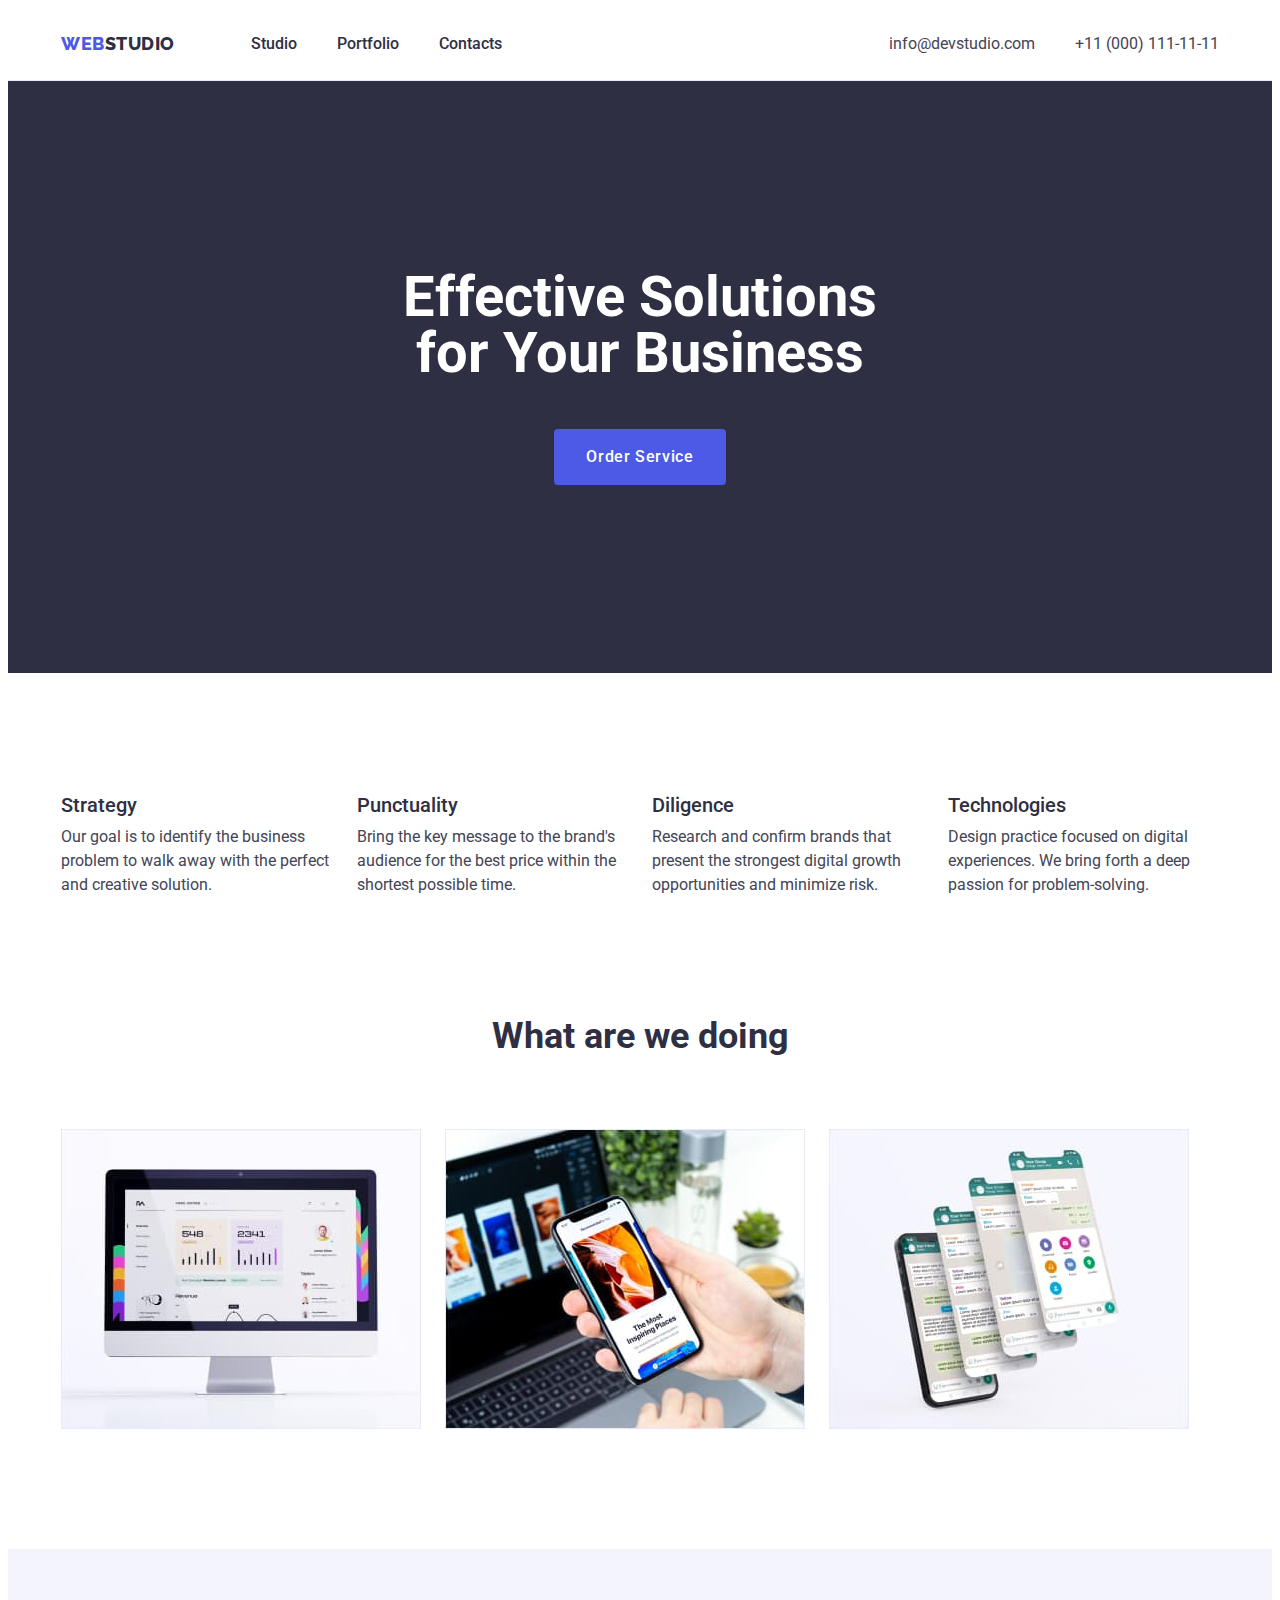
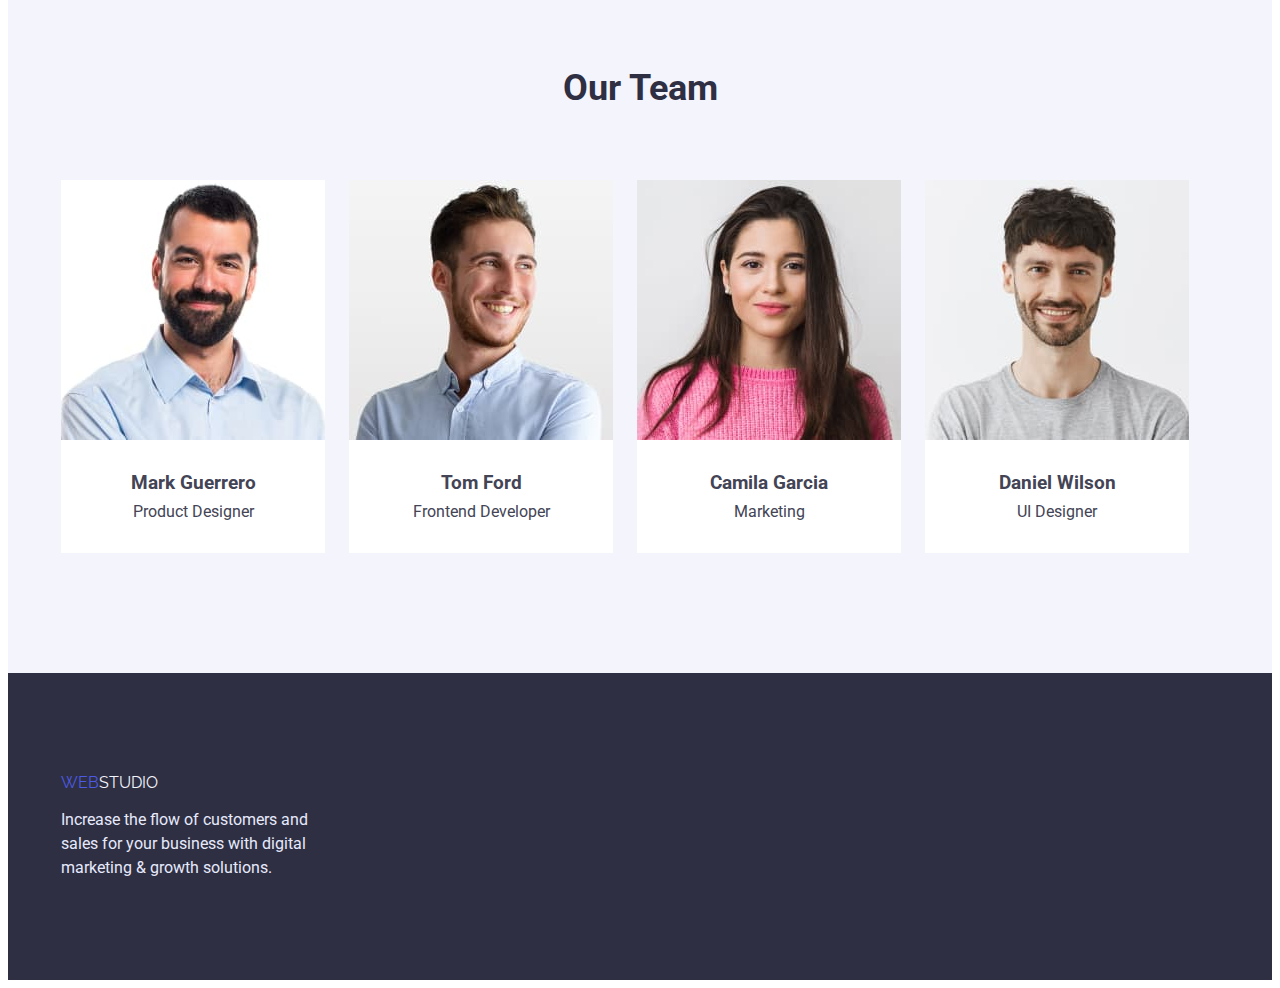
==== index.html @ 30b2a09b "Initial commit" ====
<!DOCTYPE html>
<html lang="en">
<head>
    <meta charset="UTF-8">
    <meta http-equiv="X-UA-Compatible" content="IE=edge">
    <meta name="viewport" content="width=, initial-scale=1.0">
    <title>Document</title>
    <link href="https://fonts.googleapis.com/css2?family=Raleway:wght@800&family=Roboto:wght@400;500;700&display=swap" rel="stylesheet">
    <link rel="stylesheet" href="https://cdnjs.cloudflare.com/ajax/libs/modern-normalize/1.1.0/modern-normalize.min.css" integrity="sha512-wpPYUAdjBVSE4KJnH1VR1HeZfpl1ub8YT/NKx4PuQ5NmX2tKuGu6U/JRp5y+Y8XG2tV+wKQpNHVUX03MfMFn9Q==" crossorigin="anonymous" referrerpolicy="no-referrer" />
    <link rel="stylesheet" href="./css/style.css">
</head>
<body>
    <header>
        <div class="container main-nav">
            <nav class="main-nav">
                <a href="./index.html" class="logo-header"><span>Web</span>Studio</a>
                <ul class="site-nav list">
                    <li class="item"><a href="./index.html" class="link">Studio</a></li>
                    <li class="item"><a href="./portfolio.html" class="link">Portfolio</a></li>
                    <li class="item"><a href="" class="link">Contacts</a></li>
                </ul>
            </nav> 
            <address class="position">
                <ul class="info-nav list">
                    <li class="item"><a href="mailto:info@devstudio.com" class="link">info@devstudio.com</a></li>
                    <li class="item"><a href="tel:+110001111111" class="link">+11 (000) 111-11-11</a></li>
                </ul>
            </address>
        </div>
    </header>
        <main>
            <section class="hero">
                <div class="container">
                    <h1 class="hero-title">Effective Solutions
                        for Your Business</h1>
                    <button class="button-service" type="button">Order Service</button>
                </div>
            </section>
            <section class="section section-peculiarity">
                <div class="container">
                    <h2 class="section-title visually-hidden">Peculiarity</h2>
                    <ul class="peculiarity list">
                        <li class="item">
                            <h3 class="title">Strategy</h3>
                            <p>Our goal is to identify the business
                            problem to walk away with the perfect and creative solution. </p>
                        </li>
                        <li class="item">
                            <h3 class="title">Punctuality</h3>
                            <p>Bring the key message to the brand's audience for the best price within the shortest possible time. </p>
                        </li>
                        <li class="item">
                            <h3 class="title">Diligence</h3>
                            <p>Research and confirm brands that present the strongest digital growth opportunities and minimize risk. </p>
                        </li>
                        <li class="item">
                            <h3 class="title">Technologies</h3>
                            <p>Design practice focused on digital experiences. We bring forth a deep passion for problem-solving. </p>
                        </li>
                    </ul>
                </div>
            </section>
            <section class="section">
                <div class="container">
                    <h2 class="section-title">What are we doing</h2>
                    <ul class="list list-img">
                        <li class="item"><img src="./images/Rectangle71.jpg" alt="computer" width="360" height="300"></li>
                        <li class="item"><img src="./images/Rectangle72.jpg" alt="telephone" width="360" height="300"></li>
                        <li class="item"><img src="./images/Rectangle73.jpg" alt="telephone" width="360" height="300"></li>
                    </ul>
                </div>
            </section>
                <section class="section team">
                    <div class="container">
                        <h2 class="section-title">Our Team</h2>
                        <ul class="list list-team">
                            <li class="item">
                                <img src="./images/1.jpg" alt="Mark Guerrero" width="264">
                                <div class="card-content">
                                    <h3 class="title">Mark Guerrero</h3>
                                    <p>Product Designer</p>
                                </div>
                            </li>
                            <li class="item">
                                <img src="./images/2.jpg" alt="Tom Ford" width="264">
                                <div class="card-content">
                                    <h3 class="title">Tom Ford</h3>
                                    <p>Frontend Developer</p>
                                </div>
                            </li>
                            <li class="item">
                                <img src="./images/3.jpg" alt="Camila Garcia" width="264">
                                <div class="card-content">
                                    <h3 class="title">Camila Garcia</h3>
                                    <p>Marketing</p>
                                </div>
                            </li>
                            <li class="item">
                                <img src="./images/4.jpg" alt="Daniel Wilson" width="264">
                                <div class="card-content">
                                    <h3 class="title">Daniel Wilson</h3>
                                    <p>UI Designer</p>
                                </div>
                            </li>
                        </ul>
                    </div>
                </section>
        </main>
    <footer class="footer">
        <div class="container">
            <a href="./index.html" class="logo-footer"><span>Web</span>Studio</a>
            <p class="footer-text">Increase the flow of customers and sales for your business with digital marketing & growth solutions.</p>
        </div>
    </footer>
</body>
</html>
---- css/style.css ----
/* basic text color and secondary bcg color #2E2F42 */
/* secondary text color  #434455 */
/* accent #4D5AE5 */
/* basic bcg color #E5E5E5 */
/* white #FFFFFF */
/* footer text color #E7E9FC */
/* logo footer color #F4F4FD */

:root {
    --primary-text-color: #2E2F42;
    --secondary-text-color: #434455;
    --accent-color: #4D5AE5;
    --white-color: #FFFFFF ;
    --section-team-bcg-color: #F4F4FD;
    --footer-text-color: #E7E9FC;
    --button-hover-portfolio: #404BBF;
    --activity-nav-gap-left: 24px;
    --activity-nav-gap-top: 48px;
}

 body {
    background-color: #ffffff;
    color: var(--secondary-text-color);
    font-family: 'Roboto',sans-serif;
}

.section {
    padding-bottom: 120px;
}

.list {
   list-style: none;
   padding: 0;
   margin: 0;
}
 header {
    border-bottom: 1px solid var(--footer-text-color)
}

img {
  display: block;
  max-width: 100%;
  height: auto;
}


/* .header {
    padding-top: 24px;
    padding-bottom: 24px;
} */

/* logo headder */
.logo-header {
    color: var(--primary-text-color);
    font-family: 'Raleway',sans-serif;
    font-weight: 800;
    font-size: 18px;
    line-height: 1.3;
    letter-spacing: 0.03em;
    text-decoration: none;

    text-transform: uppercase;

    padding-top: 24px;
    padding-bottom: 24px;
}

span {
    color: var(--accent-color);
}

/* site-nav */
.site-nav .link {
    display: block;
    padding-top: 24px;
    padding-bottom: 24px;

    color: var(--primary-text-color);
    font-weight: 500;
    font-size: 16px;
    line-height: 1.5;
    text-decoration: none;
}

.site-nav .link:hover,
.site-nav .link:focus {
    color: var(--accent-color);
}

.site-nav {
    display: flex;
    margin-left: 76px;
}

.site-nav .item + .item {
    margin-left: 40px;
}

.container {
    width: 1158px;
    padding-left: 15px;
    padding-right: 15px;
    margin-left: auto;
    margin-right: auto;
}

/* info-nav */
.info-nav {
    display: flex;
    margin-left: auto; 
}

.position {
margin-left: auto;
}

.info-nav .item + .item {
    margin-left: 40px;
}

.info-nav .link {
    display: block;
    padding-top: 24px;
    padding-bottom: 24px;

    color: var(--secondary-text-color);
    font-style: normal;
    font-size: 16px;
    line-height: 1.5;
    text-decoration: none;
}

.info-nav .link:hover,
.info-nav .link:focus {
    color: var(--accent-color);
}

.main-nav {
    display: flex;
    align-items: center;
}

/* hero */
.hero {
    background-color: var(--primary-text-color);
    text-align: center;

    padding-top: 188px;
    padding-bottom: 188px;
}

.hero-title {
    color: var(--white-color);
    font-size: 56px;
    line-height: 1;

    margin-top: 0;
    margin-bottom: 48px;
    width: 496px;
    margin-left: auto;
    margin-right: auto;
}

/* button-service */
.button-service {
    color: var(--white-color);
    background-color: var(--accent-color);

    cursor: pointer;
    font-family: inherit;
    font-weight: 500;
    font-size: 16px;
    line-height: 1.5;
    letter-spacing: 0.04em;
    text-align: center;

    display: inline-block;
    border-radius: 4px;
    padding: 16px 32px;
    min-width: 169px;
    border: none;
}

.button-service:hover,
.button-service:focus {
    background-color: var(--button-hover-portfolio);
}

/* section-title */
.section-title {
    color: var(--primary-text-color);
    font-size: 36px;
    line-height: 1.1;

    text-align: center;
    margin-top: 0;
    margin-bottom: 72px;
}

/* Peculiarity */
.peculiarity .title {
    color: var(--primary-text-color);
    font-weight: 500;
    font-size: 20px;
    line-height: 1.2;
    margin-top: 0;
    margin-bottom: 8px;
}

.peculiarity p{
    margin-top: 0;
    margin-bottom: 0;
    line-height: 1.5;
}

.peculiarity {
    display: flex;
}
.section-peculiarity {
    padding-top: 120px;
    padding-bottom: 120px;
}

.peculiarity .item {
    width: 100%;
}

.peculiarity .item + .item {
    margin-left: 24px;
}
/* .peculiarity.list .item:not(:last-child), .employment-list .item:not(:last-child), .team-list .item:not(:last-child) {
    margin-right: 24px;
} */
.list-img {
    display: flex;
}

.list-img .item + .item {
    margin-left: 24px;
}

/* section team */
.team {
    background-color: var(--section-team-bcg-color);
    padding-top: 120px;
}

.list .title {
    margin-top: 0;
    margin-bottom: 8px;
}

.list p {
    margin-top: 0;
    margin-bottom: 0;
}

.list-team {
    display: flex;
}

.list-team .item + .item {
    margin-left: 24px;
}

.list-team .card-content {
    padding: 32px 16px;
    background-color: var(--white-color);

    text-align: center;
}

/* footer */
.footer {
    color: var(--footer-text-color);
    background-color: var(--primary-text-color);
    padding-top: 100px;
    padding-bottom: 100px;
}

/* logo footer */
.footer .logo-footer {
    color: var(--section-team-bcg-color);
    font-family: 'Raleway',sans-serif;
    text-decoration: none;

    text-transform: uppercase;
}

.footer .footer-text {
    margin-top: 16px;
    margin-bottom: 0;
    line-height: 1.5;
}




/* portfolio.html____________________ 
button*/

.list-button {
    display: flex;
    justify-content: center;
    margin-bottom: 72px;
}

.list-button .item + .item {
    margin-left: 24px;
}

.list .button {
    display: inline-block;
    color: var(--accent-color);
    background-color: var(--section-team-bcg-color);
    
    cursor: pointer;
    font-family: inherit;
    font-weight: 500;
    font-size: 16px;
    line-height: 1.5;
    letter-spacing: 0.04em;

    padding: 12px 24px;
    border-radius: 4px;
    border: 1px solid var(--footer-text-color);
}

.list .button:hover,
.list .button:focus {
    color: var(--white-color);
    background-color: var(--button-hover-portfolio);

    border: 1px solid transparent;
}

.footer-text {
    width: 264px;
}

/* activity */

.activity-nav {
    display: flex;
    flex-wrap: wrap;
    margin-right: ( -1 * var(--activity-nav-gap-left));
    margin-top: ( -1 * var(--activity-nav-gap-top));
}

.activity-nav .item {
    width: 360px;
    flex-basis: calc(100% / 3 - var(--activity-nav-gap-left));
    margin-right: var(--activity-nav-gap-left);
    margin-top: var(--activity-nav-gap-top);
}

.activity-nav .item:nth-child(3n) {
    margin-right: 0;
}

.activity-nav .item:nth-child(-n + 3) {
    margin-top: 0;
}

.activity-nav .title {
color: var(--primary-text-color);
font-weight: 500;
font-size: 20px;
line-height: 1.2;  
    
margin-top: 0;
margin-bottom: 8px;
}

.activity-nav .link {
    text-decoration: none;
}

.activity-nav .text {
    color: var(--secondary-text-color);
    font-size: 16px;
    line-height: 1.5;

    margin-top: 0;
    margin-bottom: 0;
}

/* .activity-nav .item {
    width: calc((100% - 48px) / 3);
    margin-right: 24px;
    margin-top: 48px;
}

.activity-nav:nth-child(3n) {
    margin-right: 0;
} */

.activity-nav .card-content {
    padding: 32px 16px;
    border-right: 1px solid var(--footer-text-color);
    border-left: 1px solid var(--footer-text-color);
    border-bottom: 1px solid var(--footer-text-color);
}

.portfolio {
    padding-top: 96px;
    padding-bottom: 120px;
}



/* visually-hidden */
.visually-hidden {
 position: absolute;
 width: 1px;
 height: 1px;
 margin: -1px;
 border: 0;
 padding: 0;
 white-space: nowrap;
 clip-path: inset(100%);
 clip: rect(0 0 0 0);
 overflow: hidden;
}
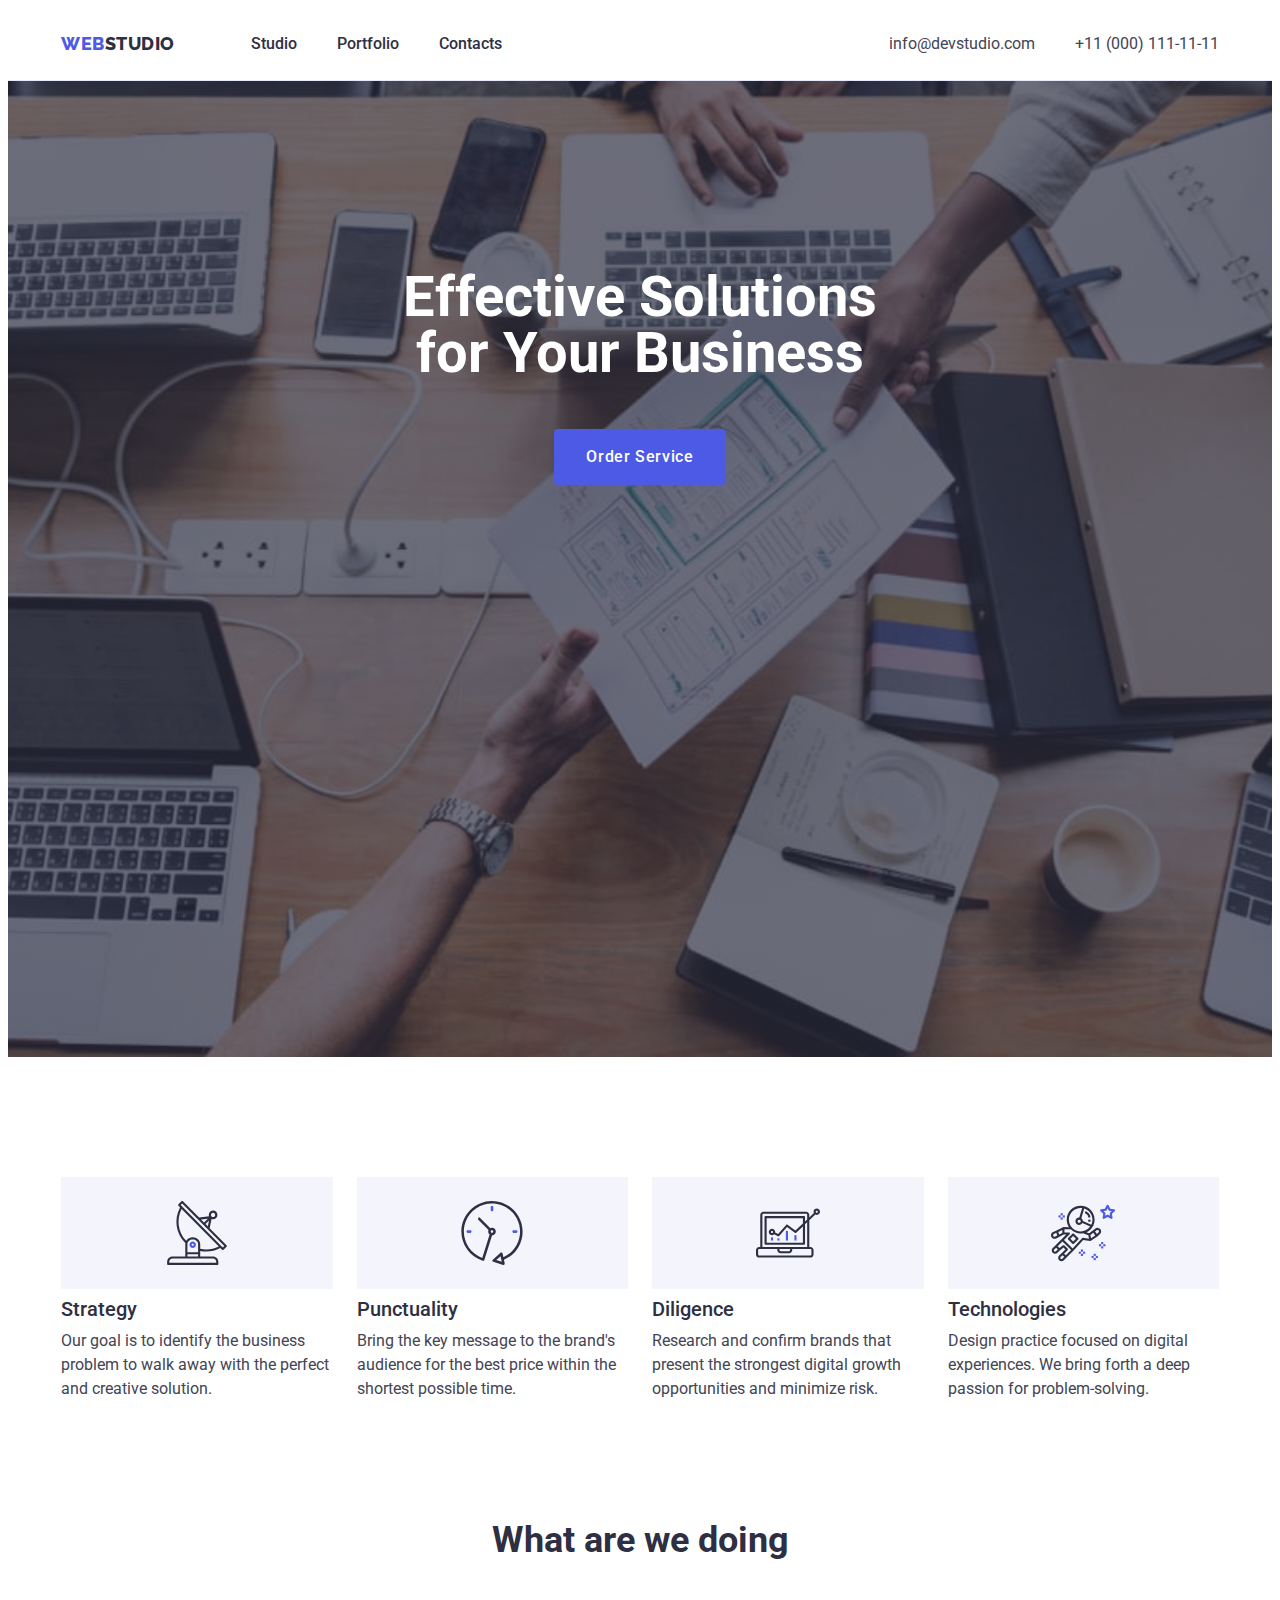
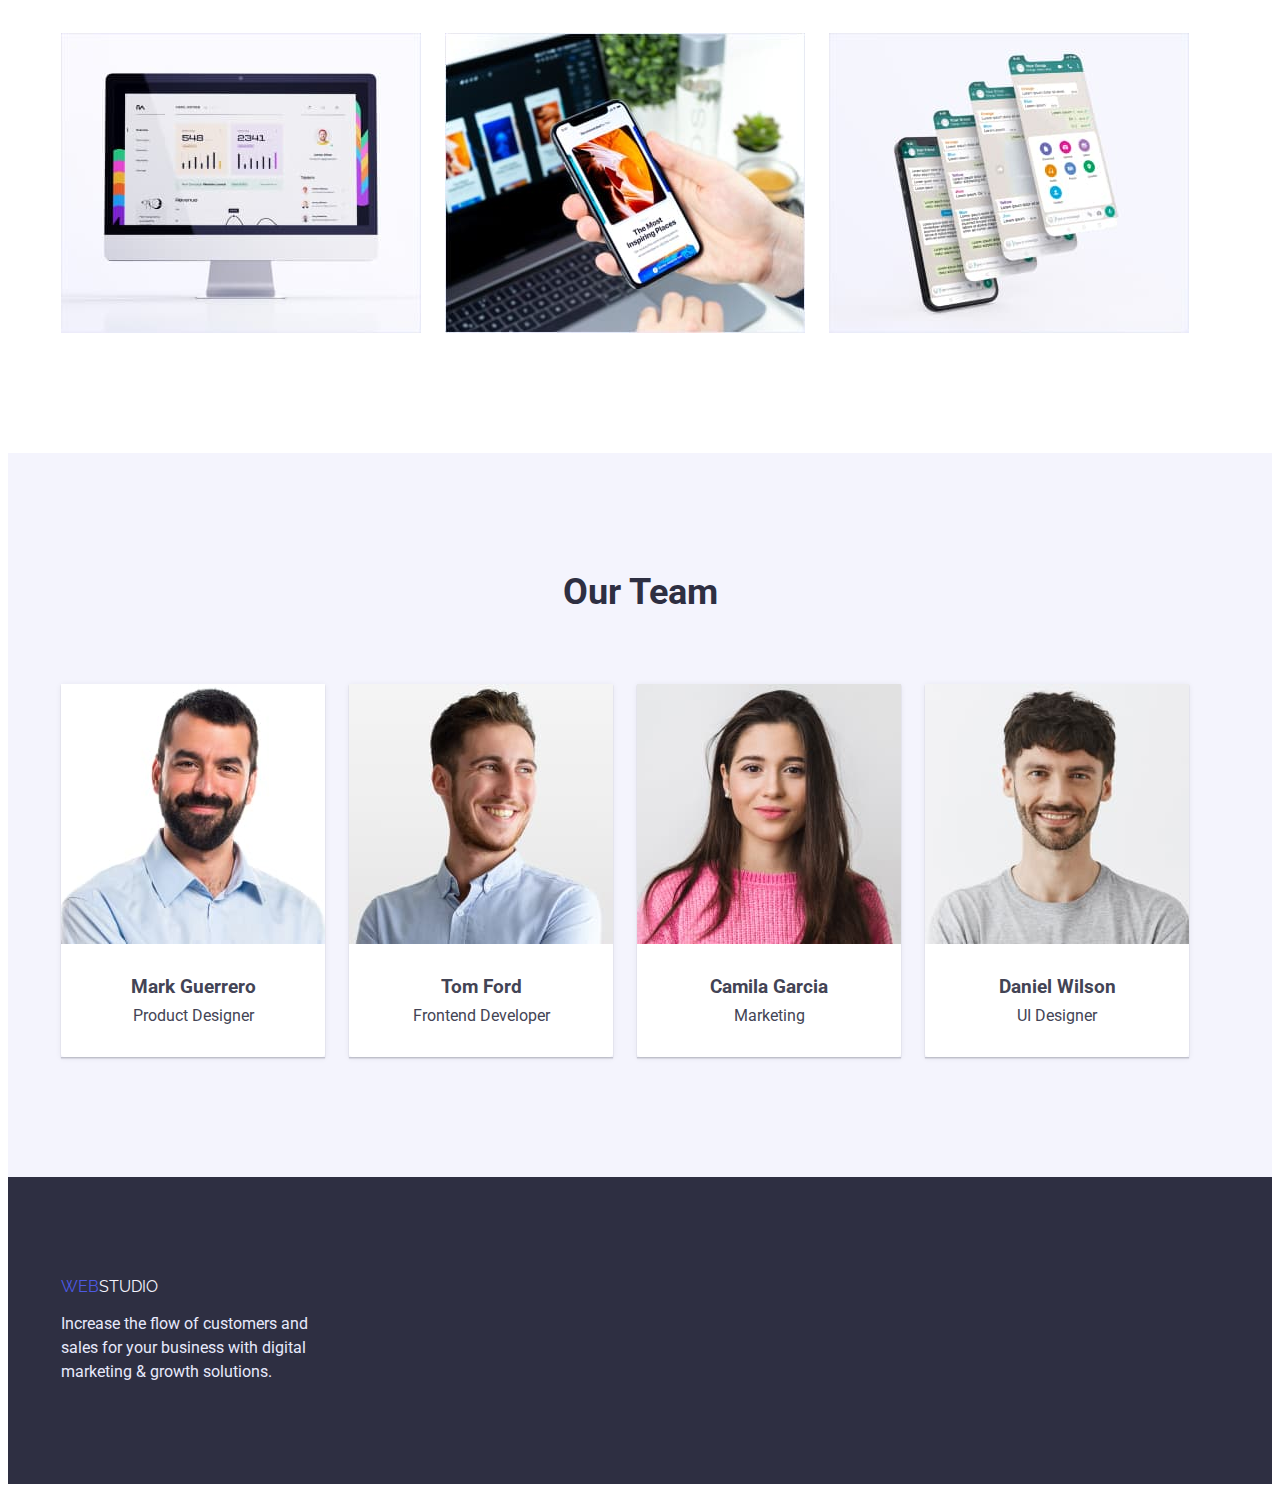
==== commit 51cb7d99: "aded icons to cards index.html" ====
--- a/index.html
+++ b/index.html
@@ -40,20 +40,20 @@
                 <div class="container">
                     <h2 class="section-title visually-hidden">Peculiarity</h2>
                     <ul class="peculiarity list">
-                        <li class="item">
+                        <li class="item antenna">
                             <h3 class="title">Strategy</h3>
                             <p>Our goal is to identify the business
                             problem to walk away with the perfect and creative solution. </p>
                         </li>
-                        <li class="item">
+                        <li class="item clock">
                             <h3 class="title">Punctuality</h3>
                             <p>Bring the key message to the brand's audience for the best price within the shortest possible time. </p>
                         </li>
-                        <li class="item">
+                        <li class="item diagram">
                             <h3 class="title">Diligence</h3>
                             <p>Research and confirm brands that present the strongest digital growth opportunities and minimize risk. </p>
                         </li>
-                        <li class="item">
+                        <li class="item astronaut">
                             <h3 class="title">Technologies</h3>
                             <p>Design practice focused on digital experiences. We bring forth a deep passion for problem-solving. </p>
                         </li>
--- a/css/style.css
+++ b/css/style.css
@@ -145,8 +145,20 @@
     background-color: var(--primary-text-color);
     text-align: center;
 
+    margin-right: auto;
+    margin-left: auto;
     padding-top: 188px;
     padding-bottom: 188px;
+    max-width: 1440px;
+    height: 600px;
+
+    background-image: linear-gradient( to right, 
+    rgba(46, 47, 66, 0.7),
+    rgba(46, 47, 66, 0.7)),
+    url(../images/people-office.jpg);
+    background-size: cover;
+    background-repeat: no-repeat;
+    background-position: center;
 }
 
 .hero-title {
@@ -225,6 +237,32 @@
     width: 100%;
 }
 
+.peculiarity .item::before {
+    display: block;
+    content: "";
+    height: 112px;
+    background: var(--section-team-bcg-color);
+    background-repeat: no-repeat;
+    background-position: center;
+    margin-bottom: 8px;
+}
+
+.peculiarity .antenna::before {
+    background-image: url(../images/antenna.svg);
+}
+
+.peculiarity .clock::before {
+    background-image: url(../images/clock.svg);
+}
+
+.peculiarity .diagram::before {
+    background-image: url(../images/diagram.svg);
+}
+
+.peculiarity .astronaut::before {
+    background-image: url(../images/astronaut.svg);
+}
+
 .peculiarity .item + .item {
     margin-left: 24px;
 }
@@ -245,6 +283,10 @@
     padding-top: 120px;
 }
 
+.team .item {
+    box-shadow: 0px 1px 6px rgba(46, 47, 66, 0.08), 0px 1px 1px rgba(46, 47, 66, 0.16), 0px 2px 1px rgba(46, 47, 66, 0.08);
+}
+
 .list .title {
     margin-top: 0;
     margin-bottom: 8px;
@@ -266,9 +308,11 @@
 .list-team .card-content {
     padding: 32px 16px;
     background-color: var(--white-color);
+    border-radius: 0px 0px 4px 4px;
 
     text-align: center;
 }
+
 
 /* footer */
 .footer {
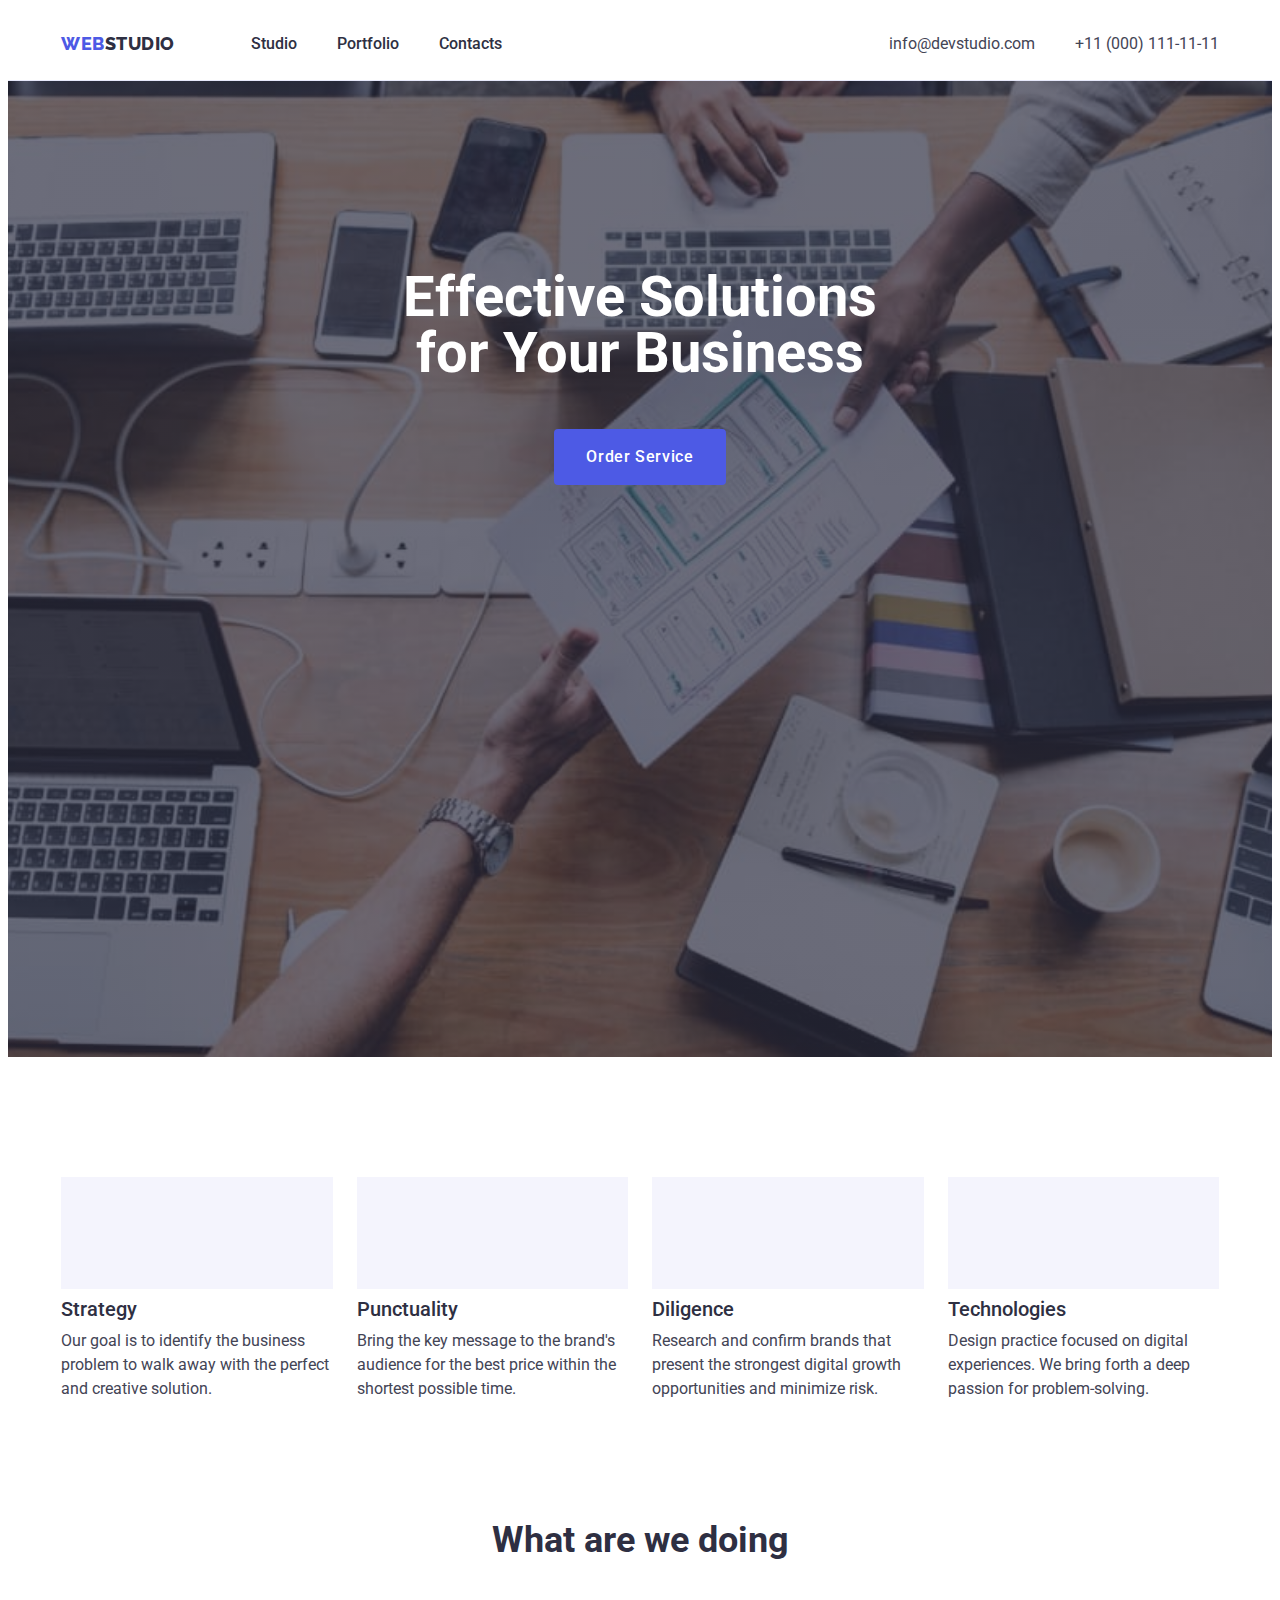
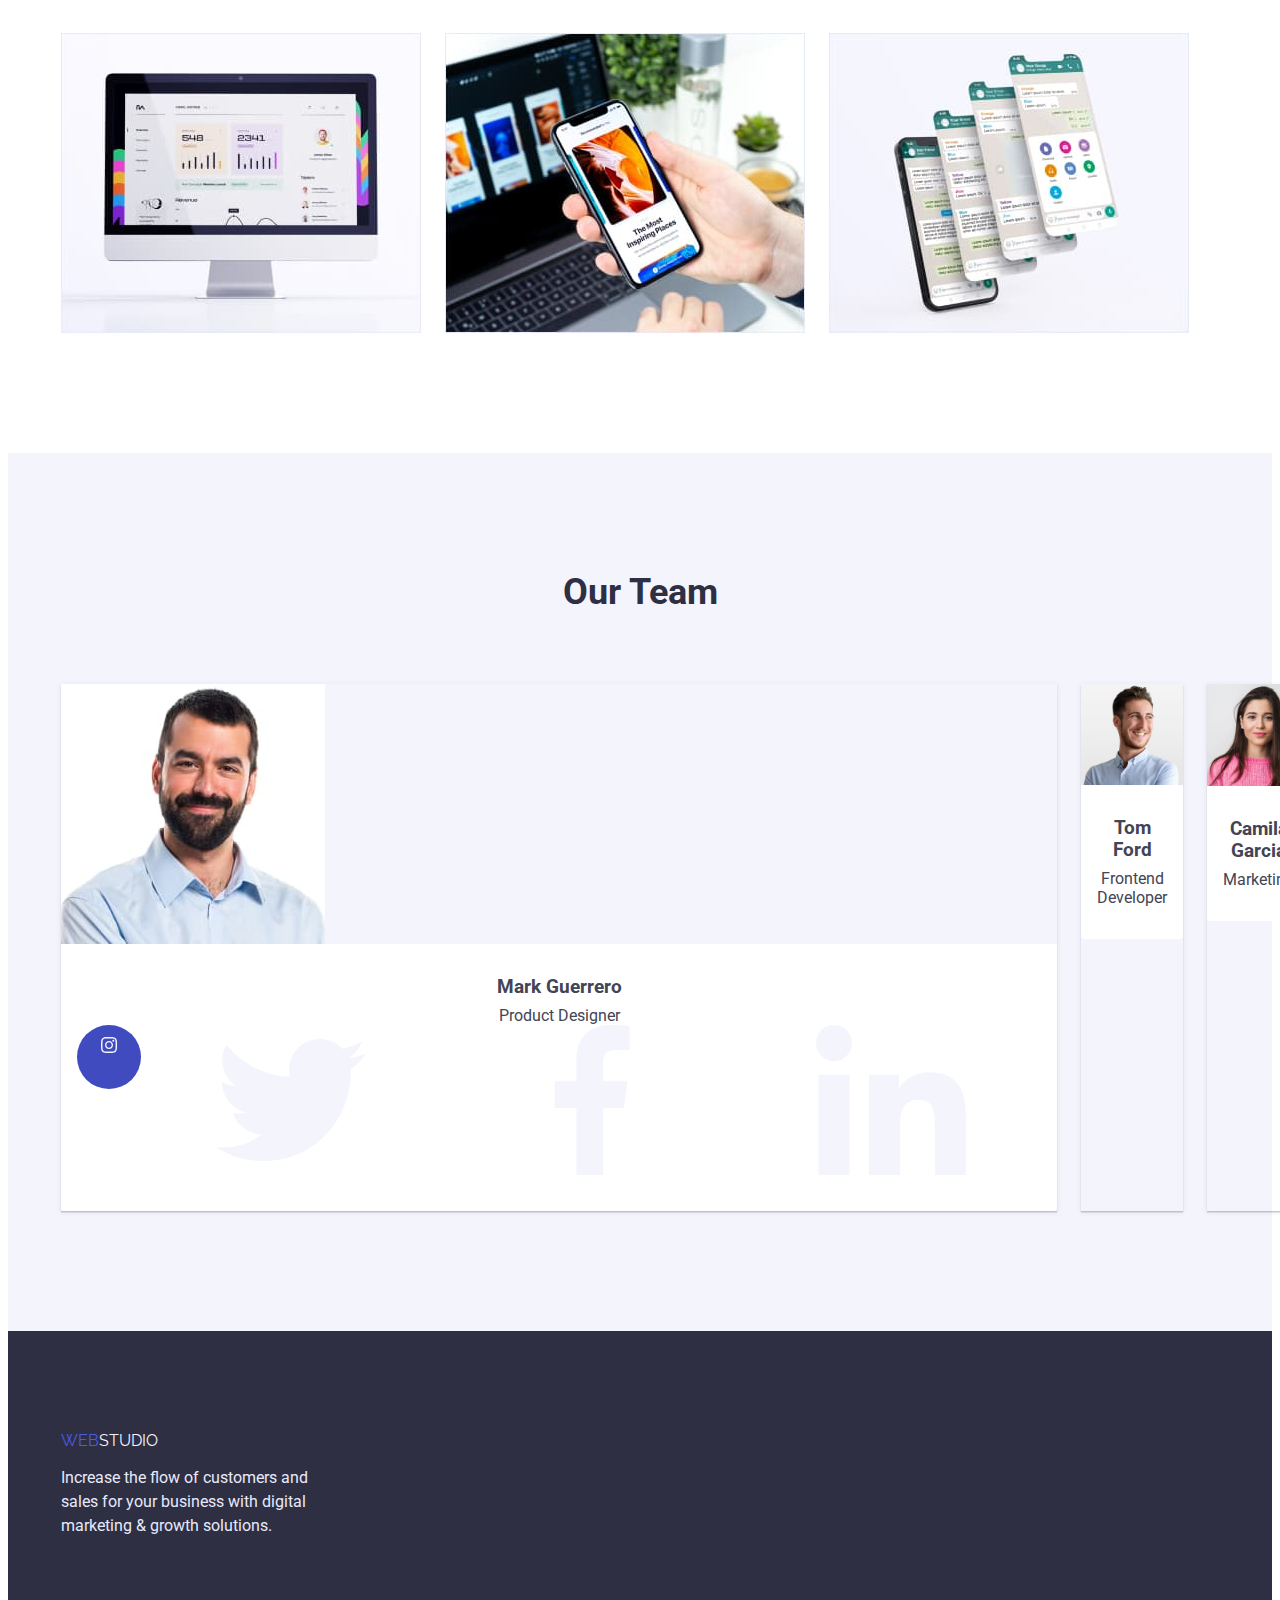
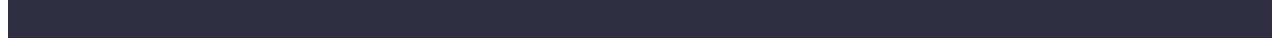
==== commit a527f725: "added socilal icon" ====
--- a/index.html
+++ b/index.html
@@ -40,20 +40,20 @@
                 <div class="container">
                     <h2 class="section-title visually-hidden">Peculiarity</h2>
                     <ul class="peculiarity list">
-                        <li class="item antenna">
+                        <li class="item icon-antenna">
                             <h3 class="title">Strategy</h3>
                             <p>Our goal is to identify the business
                             problem to walk away with the perfect and creative solution. </p>
                         </li>
-                        <li class="item clock">
+                        <li class="item icon-clock">
                             <h3 class="title">Punctuality</h3>
                             <p>Bring the key message to the brand's audience for the best price within the shortest possible time. </p>
                         </li>
-                        <li class="item diagram">
+                        <li class="item icon-diagram">
                             <h3 class="title">Diligence</h3>
                             <p>Research and confirm brands that present the strongest digital growth opportunities and minimize risk. </p>
                         </li>
-                        <li class="item astronaut">
+                        <li class="item icon-astronaut">
                             <h3 class="title">Technologies</h3>
                             <p>Design practice focused on digital experiences. We bring forth a deep passion for problem-solving. </p>
                         </li>
@@ -79,6 +79,36 @@
                                 <div class="card-content">
                                     <h3 class="title">Mark Guerrero</h3>
                                     <p>Product Designer</p>
+                                    <ul class="list actions">
+                                        <li>
+                                            <a class="social" href="">
+                                                <svg class="social-icon">
+                                                    <use href="./images/symbol-defs.svg#icon-instagram"></use>
+                                                </svg>
+                                            </a>    
+                                        </li>
+                                        <li>
+                                            <a href="">
+                                                <svg>
+                                                    <use href="./images/symbol-defs.svg#icon-twitter"></use>
+                                                </svg>
+                                            </a>    
+                                        </li>
+                                        <li>
+                                            <a href="">
+                                                <svg>
+                                                    <use href="./images/symbol-defs.svg#icon-facebook"></use>
+                                                </svg>
+                                            </a>    
+                                        </li>
+                                        <li>
+                                            <a href="">
+                                                <svg>
+                                                    <use href="./images/symbol-defs.svg#icon-linkedin"></use>
+                                                </svg>
+                                            </a>    
+                                        </li>
+                                    </ul>
                                 </div>
                             </li>
                             <li class="item">
--- a/css/style.css
+++ b/css/style.css
@@ -275,6 +275,32 @@
 
 .list-img .item + .item {
     margin-left: 24px;
+}
+
+
+/* list actions */
+.actions {
+    display: flex;
+    margin: 0;
+    padding: 0;
+    list-style: none;
+}
+
+.social {
+    display: block;
+    background-color: #404BBF;
+    color: #ffffff;
+    border-radius: 50%;
+    width: 40px;
+    height: 40px;
+    padding: 12px;
+}
+
+.social .social-icon {
+    width: 16px;
+    height: 16px;
+    fill: currentColor;
+   
 }
 
 /* section team */
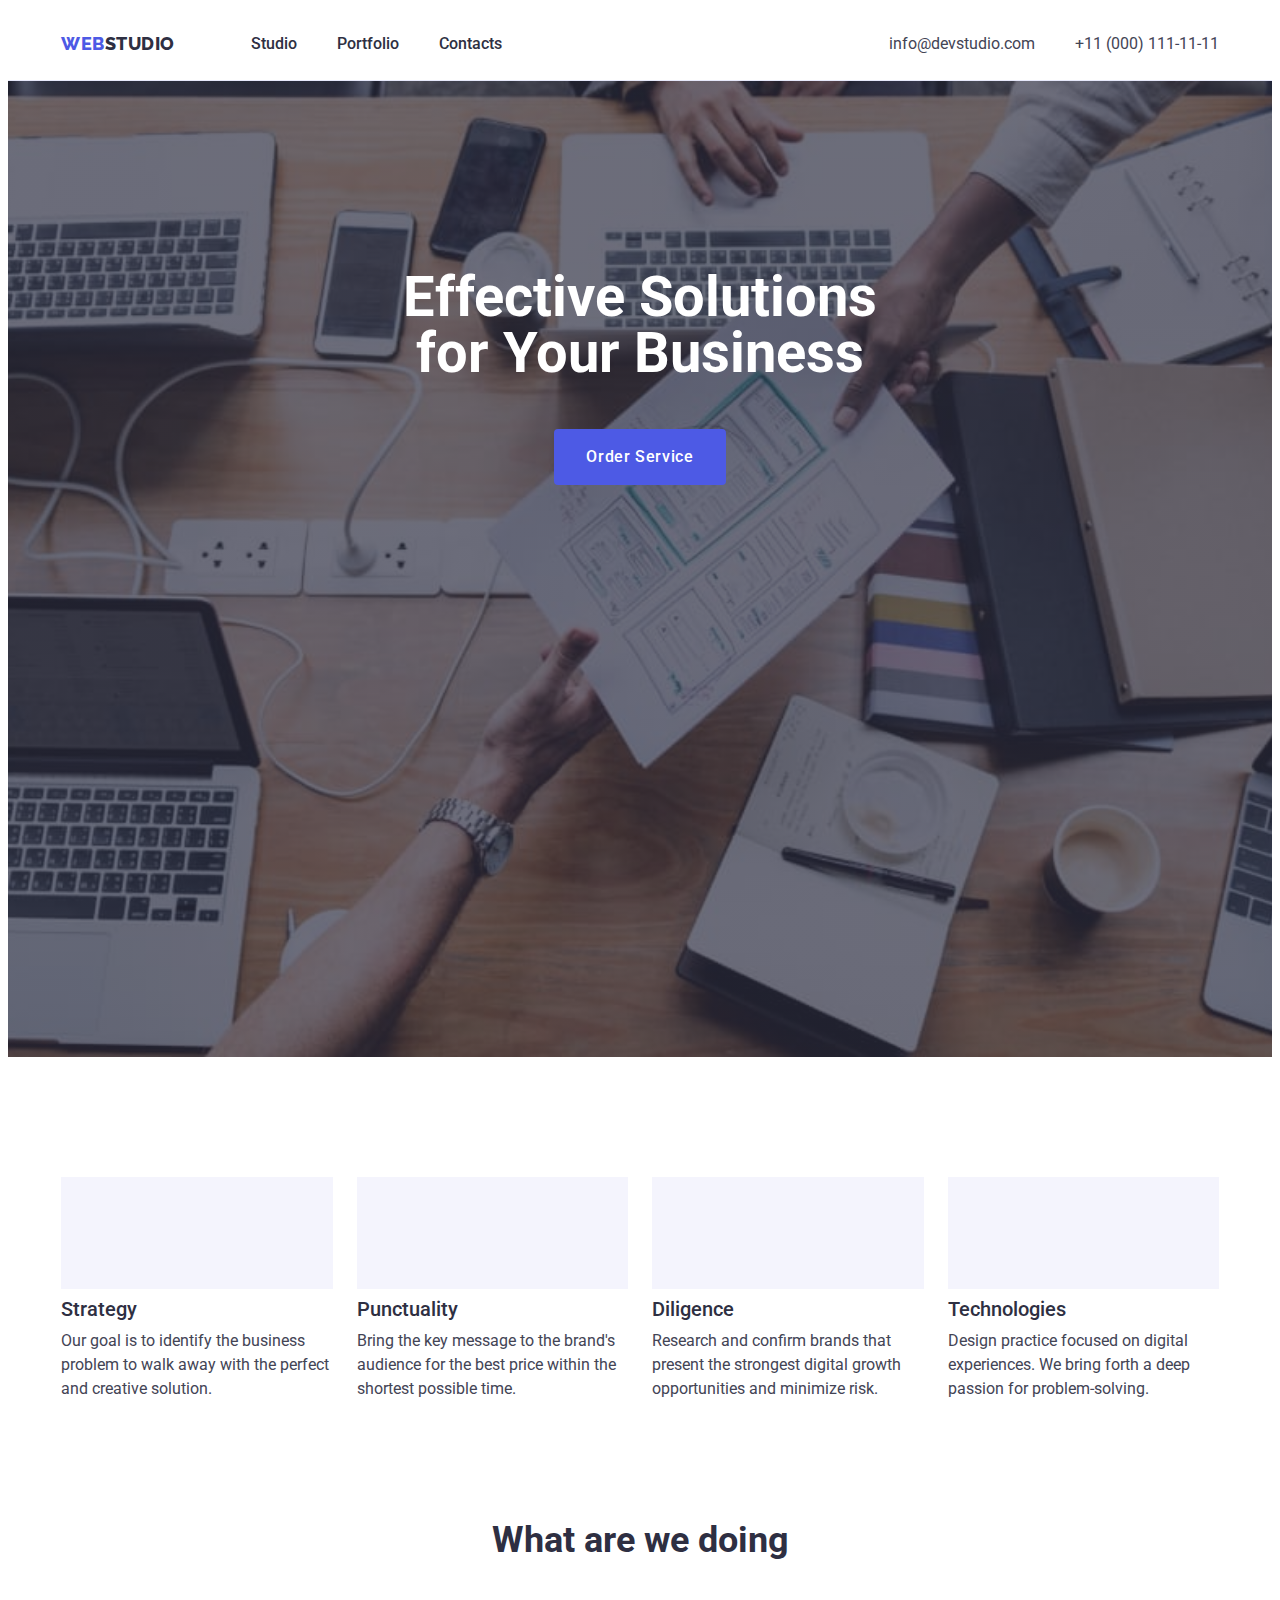
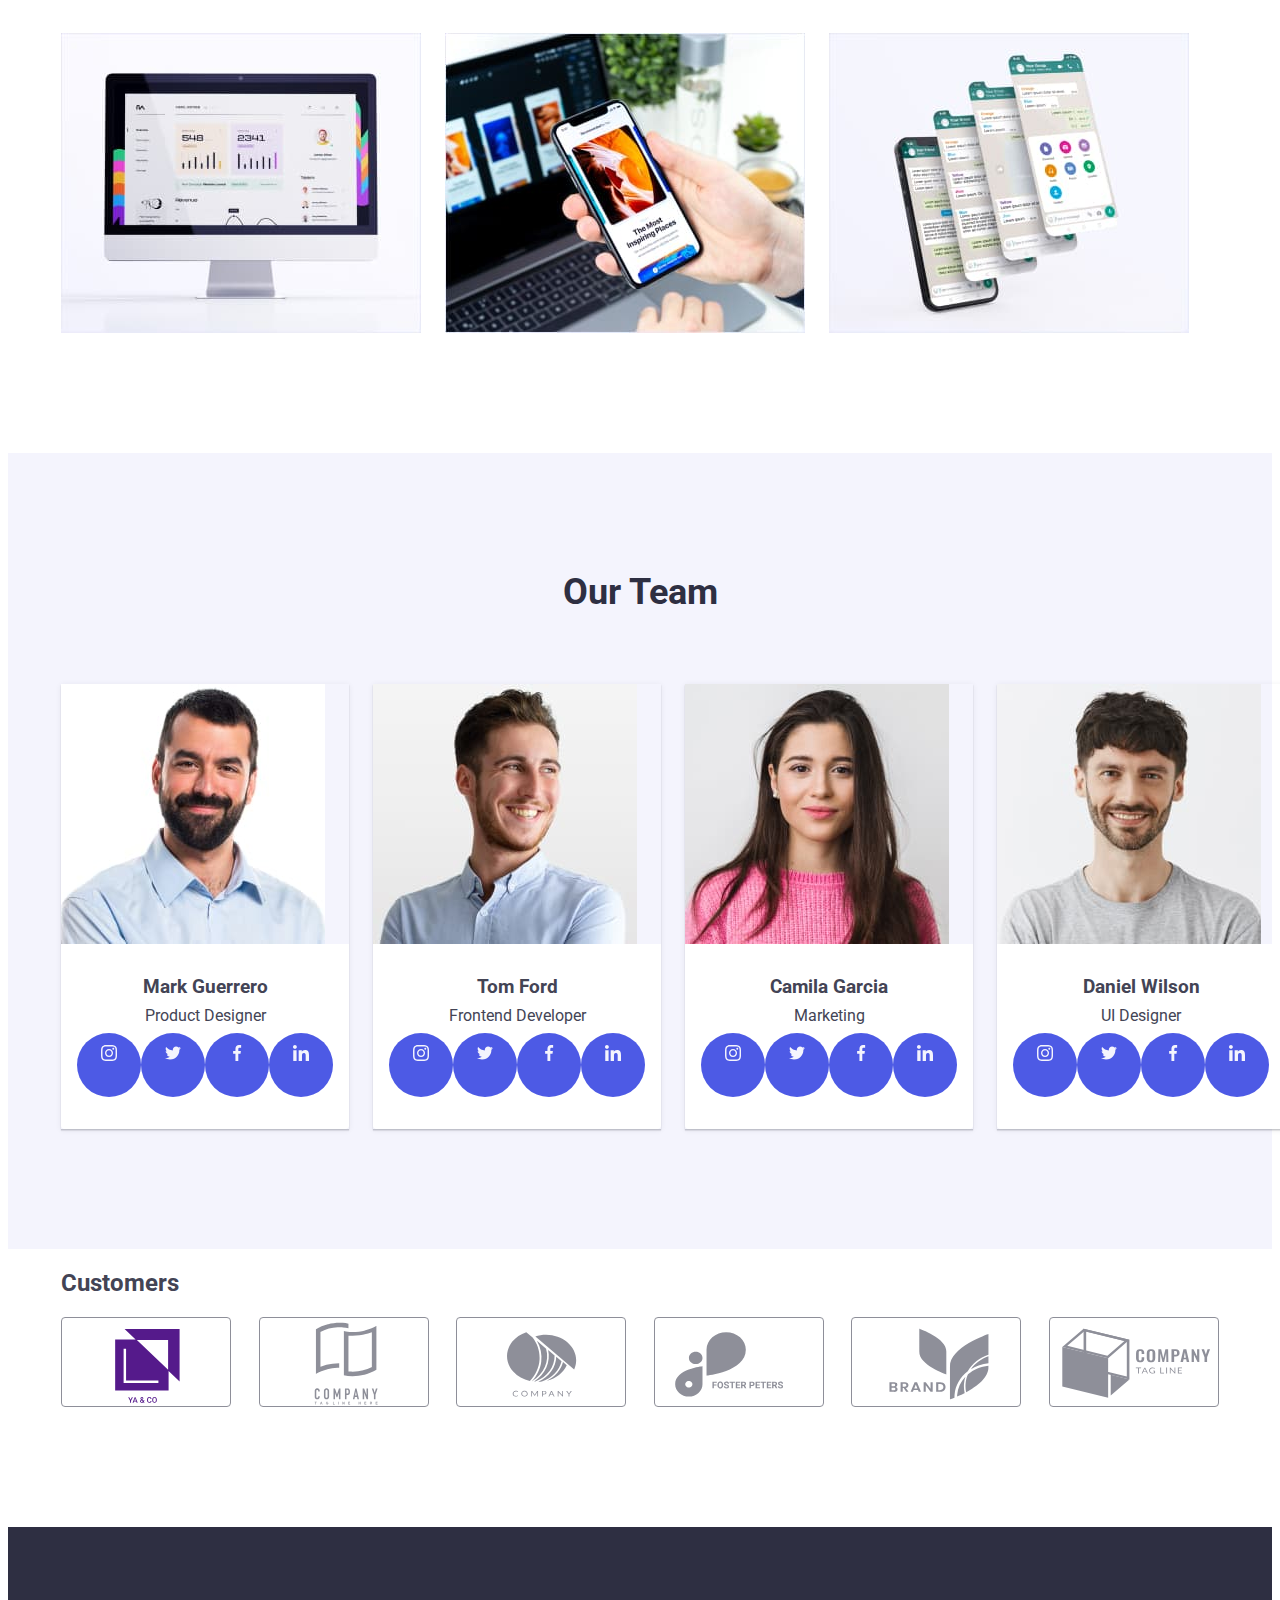
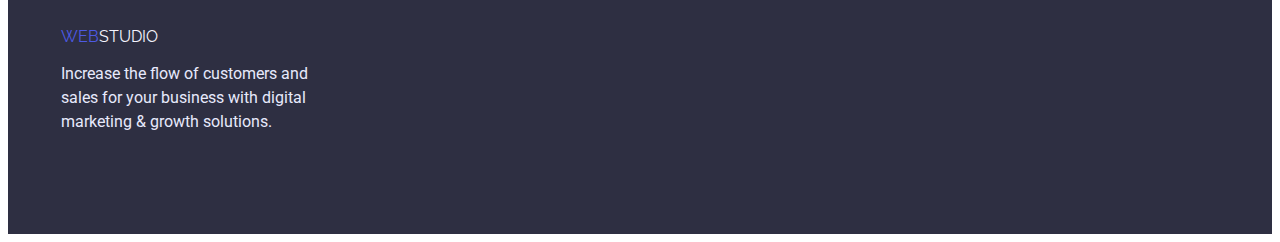
==== commit f7ef9bb5: "change index.html" ====
--- a/index.html
+++ b/index.html
@@ -1,4 +1,4 @@
-<!DOCTYPE html>
+    <!DOCTYPE html>
 <html lang="en">
 <head>
     <meta charset="UTF-8">
@@ -82,28 +82,28 @@
                                     <ul class="list actions">
                                         <li>
                                             <a class="social" href="">
-                                                <svg class="social-icon">
-                                                    <use href="./images/symbol-defs.svg#icon-instagram"></use>
-                                                </svg>
-                                            </a>    
-                                        </li>
-                                        <li>
-                                            <a href="">
-                                                <svg>
-                                                    <use href="./images/symbol-defs.svg#icon-twitter"></use>
-                                                </svg>
-                                            </a>    
-                                        </li>
-                                        <li>
-                                            <a href="">
-                                                <svg>
-                                                    <use href="./images/symbol-defs.svg#icon-facebook"></use>
-                                                </svg>
-                                            </a>    
-                                        </li>
-                                        <li>
-                                            <a href="">
-                                                <svg>
+                                                <svg class="social-icon"> 
+                                                    <use href="./images/symbol-defs.svg#icon-instagram"></use>
+                                                </svg>
+                                            </a>    
+                                        </li>
+                                        <li>
+                                            <a  class="social" href="">
+                                                <svg class="social-icon">
+                                                    <use href="./images/symbol-defs.svg#icon-twitter"></use>
+                                                </svg>
+                                            </a>    
+                                        </li>
+                                        <li>
+                                            <a  class="social" href="">
+                                                <svg class="social-icon">
+                                                    <use href="./images/symbol-defs.svg#icon-facebook"></use>
+                                                </svg>
+                                            </a>    
+                                        </li>
+                                        <li>
+                                            <a  class="social" href="">
+                                                <svg class="social-icon">
                                                     <use href="./images/symbol-defs.svg#icon-linkedin"></use>
                                                 </svg>
                                             </a>    
@@ -116,6 +116,36 @@
                                 <div class="card-content">
                                     <h3 class="title">Tom Ford</h3>
                                     <p>Frontend Developer</p>
+                                    <ul class="list actions">
+                                        <li>
+                                            <a class="social" href="">
+                                                <svg class="social-icon"> 
+                                                    <use href="./images/symbol-defs.svg#icon-instagram"></use>
+                                                </svg>
+                                            </a>    
+                                        </li>
+                                        <li>
+                                            <a  class="social" href="">
+                                                <svg class="social-icon">
+                                                    <use href="./images/symbol-defs.svg#icon-twitter"></use>
+                                                </svg>
+                                            </a>    
+                                        </li>
+                                        <li>
+                                            <a  class="social" href="">
+                                                <svg class="social-icon">
+                                                    <use href="./images/symbol-defs.svg#icon-facebook"></use>
+                                                </svg>
+                                            </a>    
+                                        </li>
+                                        <li>
+                                            <a  class="social" href="">
+                                                <svg class="social-icon">
+                                                    <use href="./images/symbol-defs.svg#icon-linkedin"></use>
+                                                </svg>
+                                            </a>    
+                                        </li>
+                                    </ul>
                                 </div>
                             </li>
                             <li class="item">
@@ -123,6 +153,36 @@
                                 <div class="card-content">
                                     <h3 class="title">Camila Garcia</h3>
                                     <p>Marketing</p>
+                                    <ul class="list actions">
+                                        <li>
+                                            <a class="social" href="">
+                                                <svg class="social-icon"> 
+                                                    <use href="./images/symbol-defs.svg#icon-instagram"></use>
+                                                </svg>
+                                            </a>    
+                                        </li>
+                                        <li>
+                                            <a  class="social" href="">
+                                                <svg class="social-icon">
+                                                    <use href="./images/symbol-defs.svg#icon-twitter"></use>
+                                                </svg>
+                                            </a>    
+                                        </li>
+                                        <li>
+                                            <a  class="social" href="">
+                                                <svg class="social-icon">
+                                                    <use href="./images/symbol-defs.svg#icon-facebook"></use>
+                                                </svg>
+                                            </a>    
+                                        </li>
+                                        <li>
+                                            <a  class="social" href="">
+                                                <svg class="social-icon">
+                                                    <use href="./images/symbol-defs.svg#icon-linkedin"></use>
+                                                </svg>
+                                            </a>    
+                                        </li>
+                                    </ul>
                                 </div>
                             </li>
                             <li class="item">
@@ -130,11 +190,90 @@
                                 <div class="card-content">
                                     <h3 class="title">Daniel Wilson</h3>
                                     <p>UI Designer</p>
+                                    <ul class="list actions">
+                                        <li class="social">
+                                            <a class="social-link" href="">
+                                                <svg class="social-icon"> 
+                                                    <use href="./images/symbol-defs.svg#icon-instagram"></use>
+                                                </svg>
+                                            </a>    
+                                        </li>
+                                        <li class="social">
+                                            <a  class="social-link" href="">
+                                                <svg class="social-icon">
+                                                    <use href="./images/symbol-defs.svg#icon-twitter"></use>
+                                                </svg>
+                                            </a>    
+                                        </li>
+                                        <li class="social">
+                                            <a  class="social-link" href="">
+                                                <svg class="social-icon">
+                                                    <use href="./images/symbol-defs.svg#icon-facebook"></use>
+                                                </svg>
+                                            </a>    
+                                        </li>
+                                        <li class="social">
+                                            <a  class="social-link" href="">
+                                                <svg class="social-icon">
+                                                    <use href="./images/symbol-defs.svg#icon-linkedin"></use>
+                                                </svg>
+                                            </a>    
+                                        </li>
+                                    </ul>
                                 </div>
                             </li>
                         </ul>
                     </div>
                 </section>
+            <section class="section">
+                <div class="container">
+                    <h2>Customers</h2>
+                    <ul class="list actions">
+                        <li class="logo">
+                            <a class="logo-link" href="">
+                                <svg class="logo-icon">
+                                    <use href="./images/symbol-defs.svg#icon-logo1"></use>
+                                </svg>
+                            </a>
+                        </li>
+                        <li class="logo-link">
+                            <a class="logo" href="">
+                                <svg class="logo-icon">
+                                    <use href="./images/symbol-defs.svg#icon-logo2"></use>
+                                </svg>
+                            </a>
+                        </li>
+                        <li class="logo-link">
+                            <a class="logo" href="">
+                                <svg class="logo-icon">
+                                    <use href="./images/symbol-defs.svg#icon-logo3"></use>
+                                </svg>
+                            </a>
+                        </li>
+                        <li class="logo-link">
+                            <a class="logo" href="">
+                                <svg class="logo-icon">
+                                    <use href="./images/symbol-defs.svg#icon-logo4"></use>
+                                </svg>
+                            </a>
+                        </li>
+                        <li class="logo-link">
+                            <a class="logo" href="">
+                                <svg class="logo-icon">
+                                    <use href="./images/symbol-defs.svg#icon-logo5"></use>
+                                </svg>
+                            </a>
+                        </li>
+                        <li class="logo-link">
+                            <a class="logo" href="">
+                                <svg class="logo-icon">
+                                    <use href="./images/symbol-defs.svg#icon-logo6"></use>
+                                </svg>
+                            </a>
+                        </li>
+                    </ul>
+                </div>
+            </section>
         </main>
     <footer class="footer">
         <div class="container">
--- a/css/style.css
+++ b/css/style.css
@@ -16,6 +16,10 @@
     --button-hover-portfolio: #404BBF;
     --activity-nav-gap-left: 24px;
     --activity-nav-gap-top: 48px;
+    --card-bg-color: #4D5AE5;
+    --card-bg-color-hover: #404BBF;
+    --logo-bg-color:#8E8F99;
+    --logo-bg-color-hover:
 }
 
  body {
@@ -277,10 +281,46 @@
     margin-left: 24px;
 }
 
+/* section team */
+.team {
+    background-color: var(--section-team-bcg-color);
+    padding-top: 120px;
+}
+
+.team .item {
+    box-shadow: 0px 1px 6px rgba(46, 47, 66, 0.08), 0px 1px 1px rgba(46, 47, 66, 0.16), 0px 2px 1px rgba(46, 47, 66, 0.08);
+}
+
+.list .title {
+    margin-top: 0;
+    margin-bottom: 8px;
+}
+
+.list p {
+    margin-top: 0;
+    margin-bottom: 0;
+}
+
+.list-team {
+    display: flex;
+}
+
+.list-team .item + .item {
+    margin-left: 24px;
+}
+
+.list-team .card-content {
+    padding: 32px 16px;
+    background-color: var(--white-color);
+    border-radius: 0px 0px 4px 4px;
+
+    text-align: center;
+}
 
 /* list actions */
 .actions {
     display: flex;
+    justify-content: space-between;
     margin: 0;
     padding: 0;
     list-style: none;
@@ -288,12 +328,16 @@
 
 .social {
     display: block;
-    background-color: #404BBF;
-    color: #ffffff;
+    background-color: var(--card-bg-color);
+    color: var(--white-color);
     border-radius: 50%;
     width: 40px;
     height: 40px;
     padding: 12px;
+}
+
+.social:hover {
+    background-color: var(--card-bg-color-hover);
 }
 
 .social .social-icon {
@@ -303,42 +347,29 @@
    
 }
 
-/* section team */
-.team {
-    background-color: var(--section-team-bcg-color);
-    padding-top: 120px;
-}
-
-.team .item {
-    box-shadow: 0px 1px 6px rgba(46, 47, 66, 0.08), 0px 1px 1px rgba(46, 47, 66, 0.16), 0px 2px 1px rgba(46, 47, 66, 0.08);
-}
-
-.list .title {
-    margin-top: 0;
+.card-content p {
     margin-bottom: 8px;
 }
 
-.list p {
-    margin-top: 0;
-    margin-bottom: 0;
-}
-
-.list-team {
-    display: flex;
-}
-
-.list-team .item + .item {
-    margin-left: 24px;
-}
-
-.list-team .card-content {
-    padding: 32px 16px;
+/* Customers */
+
+.logo {
+    display: block;
     background-color: var(--white-color);
-    border-radius: 0px 0px 4px 4px;
-
-    text-align: center;
-}
-
+    color: var(--logo-bg-color);
+    border: 1px solid var(--logo-bg-color);
+    border-radius: 4px;
+    width: 168px;
+    height: 88px;
+}
+
+.logo .logo-icon { 
+    background-size: contain;
+    background-position: center;
+    fill: currentColor;
+    width: 100%;
+    height: 100%;
+} 
 
 /* footer */
 .footer {
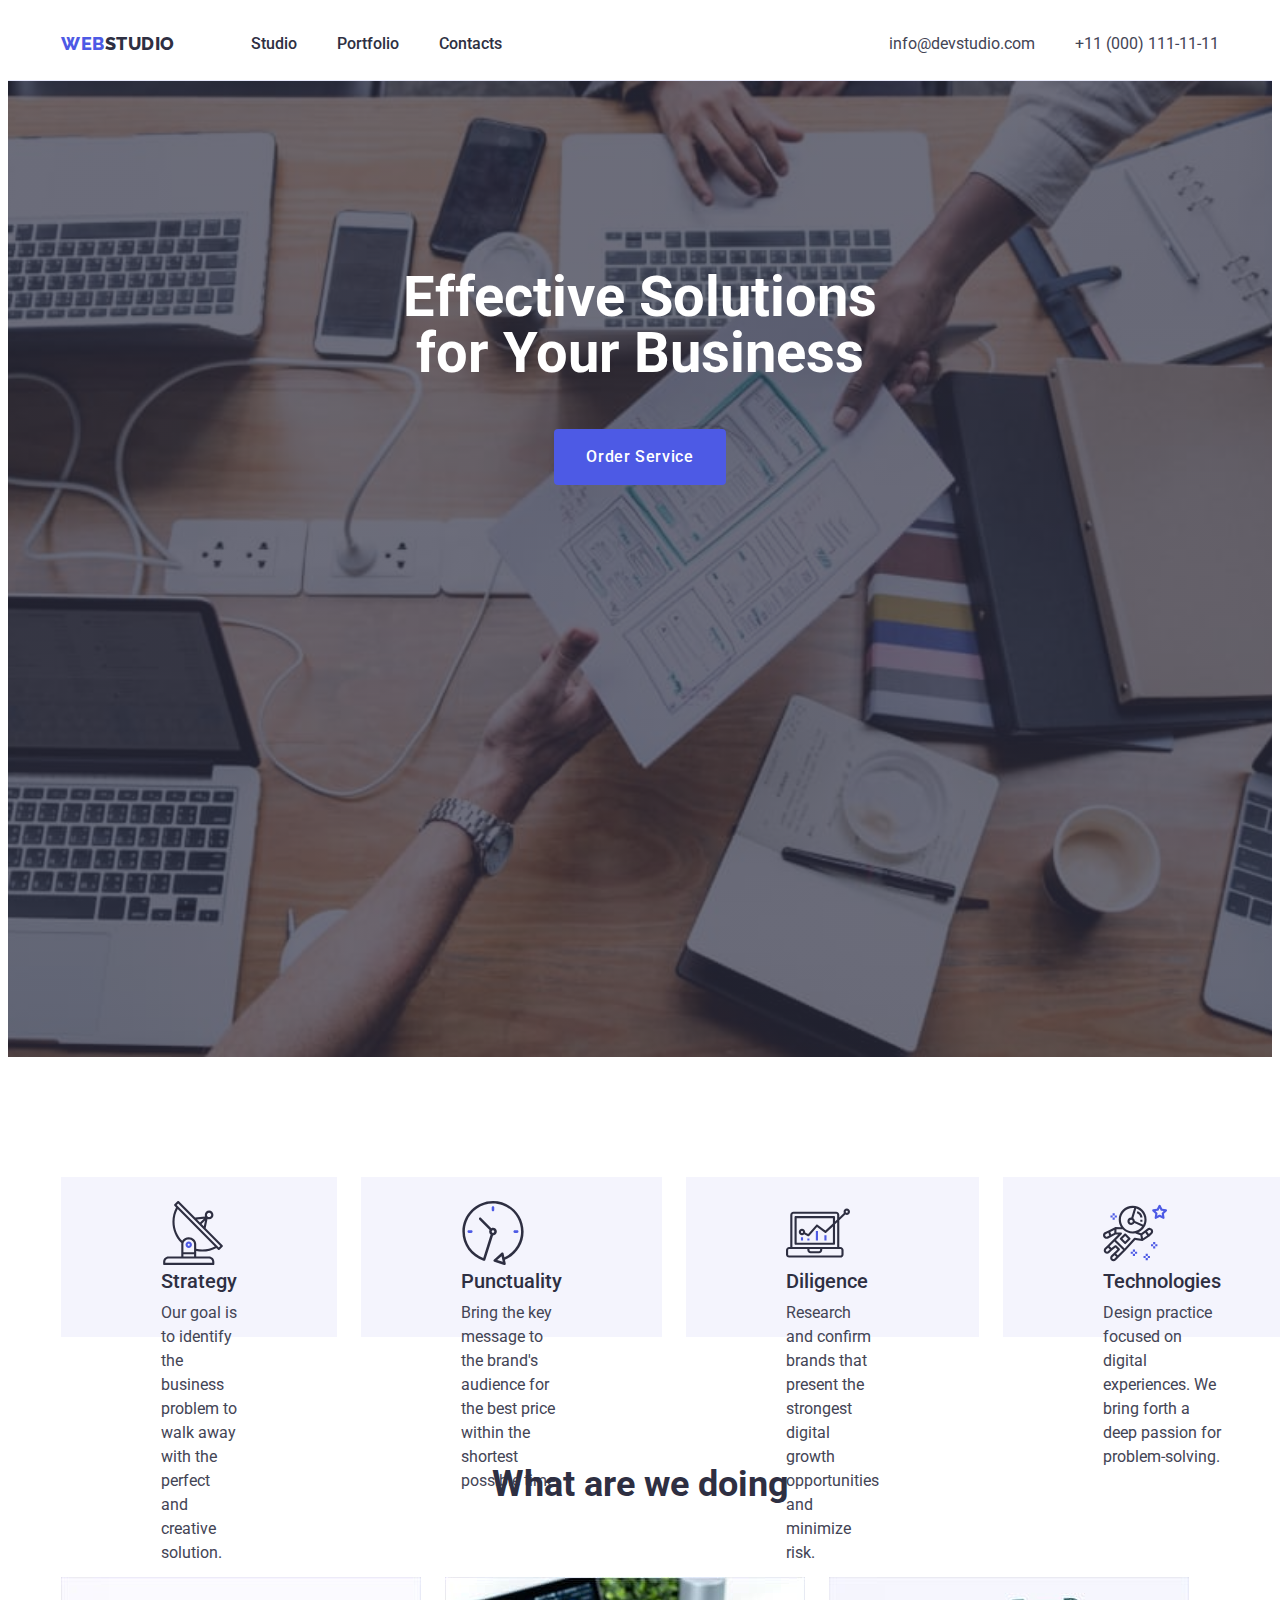
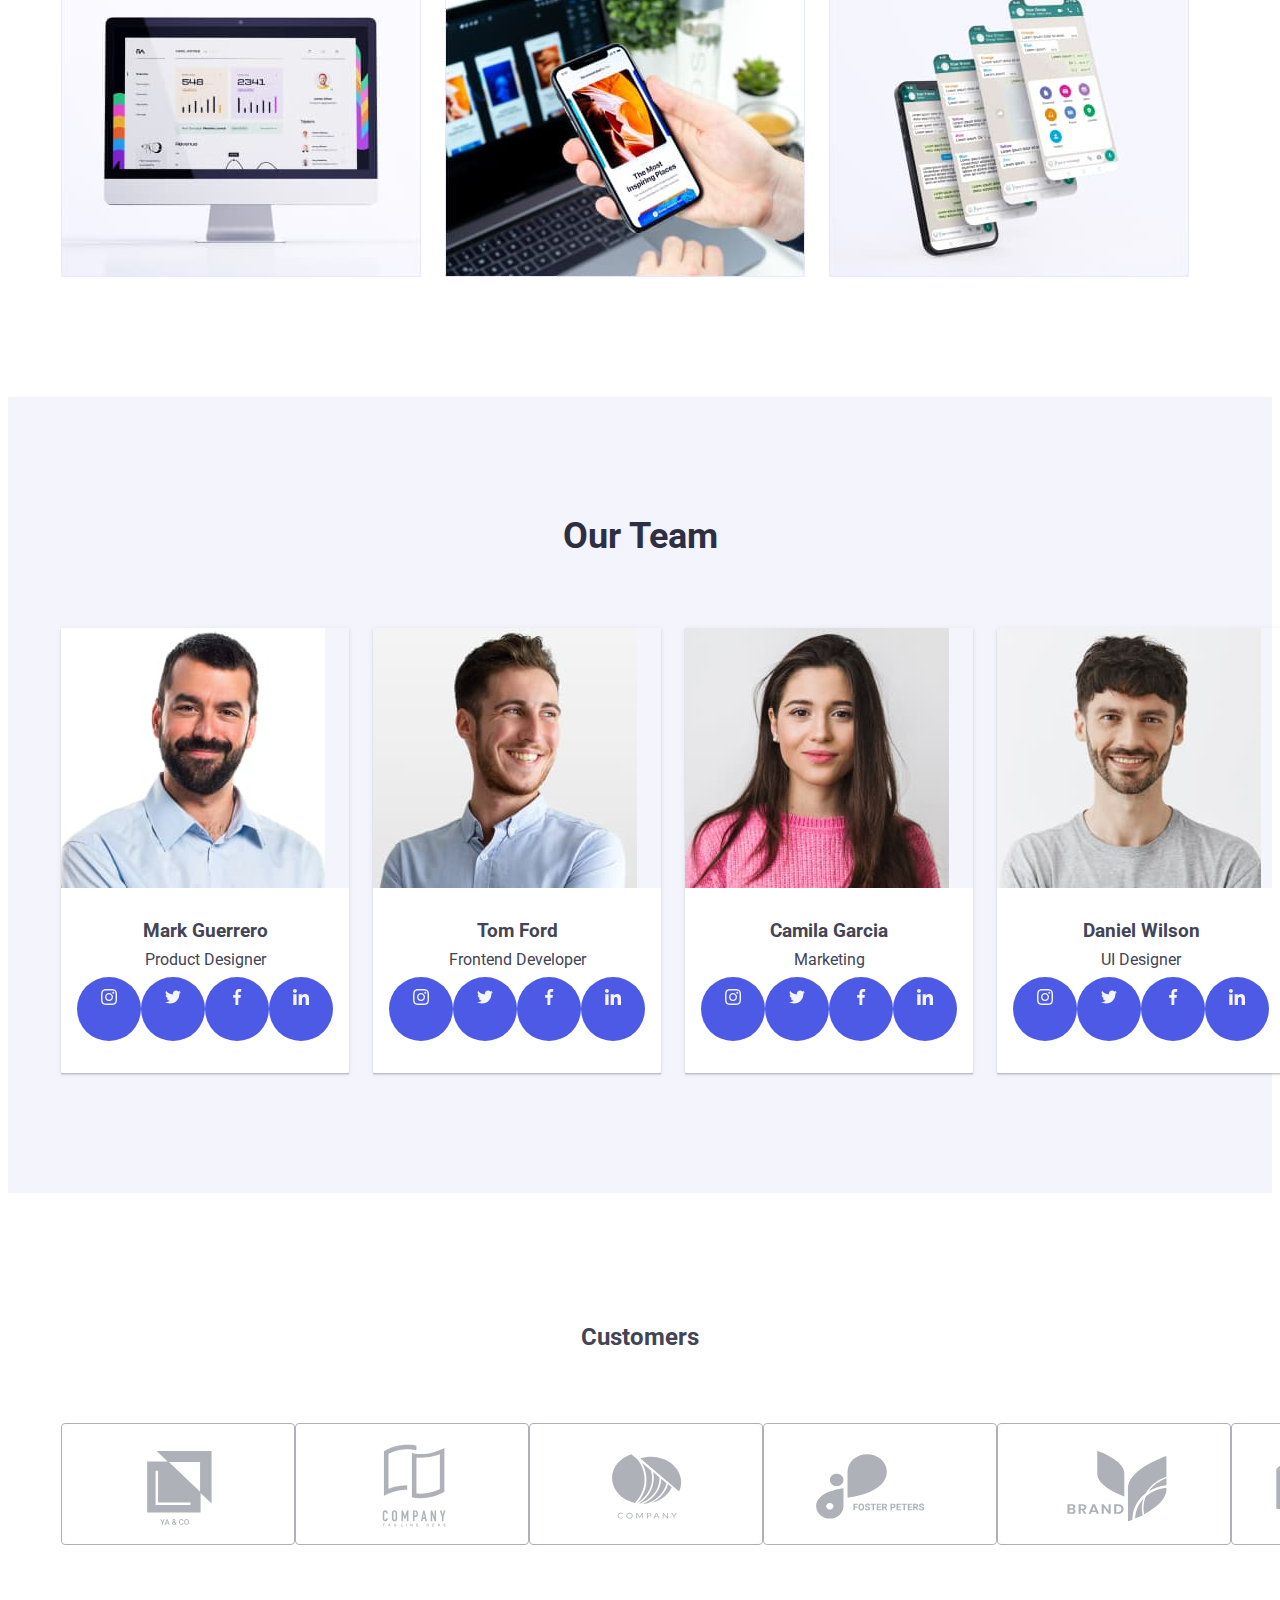
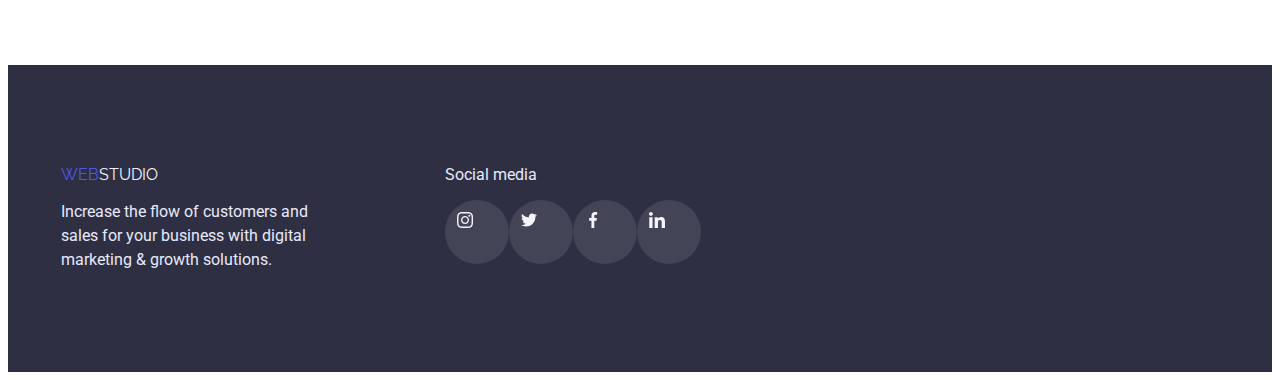
==== commit a3221f4c: "Positioning svg" ====
--- a/index.html
+++ b/index.html
@@ -40,20 +40,32 @@
                 <div class="container">
                     <h2 class="section-title visually-hidden">Peculiarity</h2>
                     <ul class="peculiarity list">
-                        <li class="item icon-antenna">
+                        <li class="item">
+                            <svg class="icon-advantage">
+                                <use href="./images/symbol-defs.svg#icon-antenna"></use>
+                            </svg>
                             <h3 class="title">Strategy</h3>
                             <p>Our goal is to identify the business
                             problem to walk away with the perfect and creative solution. </p>
                         </li>
-                        <li class="item icon-clock">
+                        <li class="item">
+                            <svg class="icon-advantage">
+                                <use href="./images/symbol-defs.svg#icon-clock"></use>
+                            </svg>
                             <h3 class="title">Punctuality</h3>
                             <p>Bring the key message to the brand's audience for the best price within the shortest possible time. </p>
                         </li>
-                        <li class="item icon-diagram">
+                        <li class="item">
+                            <svg class="icon-advantage">
+                                <use href="./images/symbol-defs.svg#icon-diagram"></use>
+                            </svg>
                             <h3 class="title">Diligence</h3>
                             <p>Research and confirm brands that present the strongest digital growth opportunities and minimize risk. </p>
                         </li>
-                        <li class="item icon-astronaut">
+                        <li class="item">
+                            <svg class="icon-advantage">
+                                <use href="./images/symbol-defs.svg#icon-astronaut"></use>
+                            </svg>
                             <h3 class="title">Technologies</h3>
                             <p>Design practice focused on digital experiences. We bring forth a deep passion for problem-solving. </p>
                         </li>
@@ -191,29 +203,29 @@
                                     <h3 class="title">Daniel Wilson</h3>
                                     <p>UI Designer</p>
                                     <ul class="list actions">
-                                        <li class="social">
-                                            <a class="social-link" href="">
+                                        <li>
+                                            <a class="social" href="">
                                                 <svg class="social-icon"> 
                                                     <use href="./images/symbol-defs.svg#icon-instagram"></use>
                                                 </svg>
                                             </a>    
                                         </li>
-                                        <li class="social">
-                                            <a  class="social-link" href="">
+                                        <li>
+                                            <a  class="social" href="">
                                                 <svg class="social-icon">
                                                     <use href="./images/symbol-defs.svg#icon-twitter"></use>
                                                 </svg>
                                             </a>    
                                         </li>
-                                        <li class="social">
-                                            <a  class="social-link" href="">
+                                        <li>
+                                            <a  class="social" href="">
                                                 <svg class="social-icon">
                                                     <use href="./images/symbol-defs.svg#icon-facebook"></use>
                                                 </svg>
                                             </a>    
                                         </li>
-                                        <li class="social">
-                                            <a  class="social-link" href="">
+                                        <li>
+                                            <a  class="social" href="">
                                                 <svg class="social-icon">
                                                     <use href="./images/symbol-defs.svg#icon-linkedin"></use>
                                                 </svg>
@@ -225,46 +237,46 @@
                         </ul>
                     </div>
                 </section>
-            <section class="section">
+            <section class="section customers">
                 <div class="container">
                     <h2>Customers</h2>
                     <ul class="list actions">
-                        <li class="logo">
-                            <a class="logo-link" href="">
+                        <li>
+                            <a class="logo" href="">
                                 <svg class="logo-icon">
                                     <use href="./images/symbol-defs.svg#icon-logo1"></use>
                                 </svg>
                             </a>
                         </li>
-                        <li class="logo-link">
+                        <li>
                             <a class="logo" href="">
                                 <svg class="logo-icon">
                                     <use href="./images/symbol-defs.svg#icon-logo2"></use>
                                 </svg>
                             </a>
                         </li>
-                        <li class="logo-link">
+                        <li>
                             <a class="logo" href="">
                                 <svg class="logo-icon">
                                     <use href="./images/symbol-defs.svg#icon-logo3"></use>
                                 </svg>
                             </a>
                         </li>
-                        <li class="logo-link">
+                        <li>
                             <a class="logo" href="">
                                 <svg class="logo-icon">
                                     <use href="./images/symbol-defs.svg#icon-logo4"></use>
                                 </svg>
                             </a>
                         </li>
-                        <li class="logo-link">
+                        <li>
                             <a class="logo" href="">
                                 <svg class="logo-icon">
                                     <use href="./images/symbol-defs.svg#icon-logo5"></use>
                                 </svg>
                             </a>
                         </li>
-                        <li class="logo-link">
+                        <li>
                             <a class="logo" href="">
                                 <svg class="logo-icon">
                                     <use href="./images/symbol-defs.svg#icon-logo6"></use>
@@ -276,9 +288,44 @@
             </section>
         </main>
     <footer class="footer">
-        <div class="container">
-            <a href="./index.html" class="logo-footer"><span>Web</span>Studio</a>
-            <p class="footer-text">Increase the flow of customers and sales for your business with digital marketing & growth solutions.</p>
+        <div class="container group">
+            <div class="info">
+                <a href="./index.html" class="logo-footer"><span>Web</span>Studio</a>
+                <p class="footer-text">Increase the flow of customers and sales for your business with digital marketing & growth solutions.</p>
+            </div>
+            <div class="media">
+                <p>Social media</p>
+                <ul class="list actions-footer">
+                    <li>
+                        <a class="social-footer" href="">
+                            <svg class="social-icon"> 
+                                <use href="./images/symbol-defs.svg#icon-instagram"></use>
+                            </svg>
+                        </a>  
+                    </li>
+                    <li>
+                        <a class="social-footer" href="">
+                            <svg class="social-icon"> 
+                                <use href="./images/symbol-defs.svg#icon-twitter"></use>
+                            </svg>
+                        </a>  
+                    </li>
+                    <li>
+                        <a class="social-footer" href="">
+                            <svg class="social-icon"> 
+                                <use href="./images/symbol-defs.svg#icon-facebook"></use>
+                            </svg>
+                        </a>  
+                    </li>
+                    <li>
+                        <a class="social-footer" href="">
+                            <svg class="social-icon"> 
+                                <use href="./images/symbol-defs.svg#icon-linkedin"></use>
+                            </svg>
+                        </a>  
+                    </li>
+                </ul>
+            </div>
         </div>
     </footer>
 </body>
--- a/css/style.css
+++ b/css/style.css
@@ -19,7 +19,7 @@
     --card-bg-color: #4D5AE5;
     --card-bg-color-hover: #404BBF;
     --logo-bg-color:#8E8F99;
-    --logo-bg-color-hover:
+    --social-bg-hover: #31D0AA;
 }
 
  body {
@@ -241,38 +241,23 @@
     width: 100%;
 }
 
-.peculiarity .item::before {
+.peculiarity .item {
     display: block;
-    content: "";
+    width: 264px;
     height: 112px;
     background: var(--section-team-bcg-color);
-    background-repeat: no-repeat;
-    background-position: center;
+    /* background-position: center; */
     margin-bottom: 8px;
-}
-
-.peculiarity .antenna::before {
-    background-image: url(../images/antenna.svg);
-}
-
-.peculiarity .clock::before {
-    background-image: url(../images/clock.svg);
-}
-
-.peculiarity .diagram::before {
-    background-image: url(../images/diagram.svg);
-}
-
-.peculiarity .astronaut::before {
-    background-image: url(../images/astronaut.svg);
-}
-
-.peculiarity .item + .item {
-    margin-left: 24px;
-}
-/* .peculiarity.list .item:not(:last-child), .employment-list .item:not(:last-child), .team-list .item:not(:last-child) {
     margin-right: 24px;
-} */
+    padding: 24px 100px;
+}
+
+.icon-advantage {
+    width: 64px;
+    height: 64px;
+}
+
+/* list img */
 .list-img {
     display: flex;
 }
@@ -344,7 +329,6 @@
     width: 16px;
     height: 16px;
     fill: currentColor;
-   
 }
 
 .card-content p {
@@ -352,15 +336,25 @@
 }
 
 /* Customers */
+.customers {
+    padding-top: 130px;
+}
+
+.customers h2 {
+    text-align: center;
+    margin-top: 0;
+    margin-bottom: 72px;
+}
 
 .logo {
     display: block;
     background-color: var(--white-color);
-    color: var(--logo-bg-color);
-    border: 1px solid var(--logo-bg-color);
+    color: #AFB1B8;
+    border: 1px solid #AFB1B8;
     border-radius: 4px;
     width: 168px;
     height: 88px;
+    padding: 16px 32px;
 }
 
 .logo .logo-icon { 
@@ -371,6 +365,10 @@
     height: 100%;
 } 
 
+.logo-icon:hover {
+    color: var(--card-bg-color-hover);
+}
+
 /* footer */
 .footer {
     color: var(--footer-text-color);
@@ -394,7 +392,53 @@
     line-height: 1.5;
 }
 
-
+/* list actions footer */
+.group {
+    display: flex;
+}
+
+.group .info {
+    margin-right: 120px;
+}
+
+.media {
+    width: 208px;
+    height: 80px;
+}
+
+.media p {
+    margin-top: 0;
+    margin-bottom: 16px;
+    padding: 0;
+}
+
+.actions-footer {
+    display: flex;
+    justify-content: space-between;
+    margin: 0;
+    padding: 0;
+    list-style: none;
+}
+
+.social-footer {
+    display:block;
+    background-color: rgba(255, 255, 255, 0.1);
+    color: var(--white-color);
+    border-radius: 50%;
+    width: 40px;
+    height: 40px;
+    padding: 12px;
+}
+
+.social-footer:hover {
+    background-color: var(--social-bg-hover);
+}
+
+.social-footer .social-icon {
+    width: 16px;
+    height: 16px;
+    fill: currentColor;
+}
 
 
 /* portfolio.html____________________ 
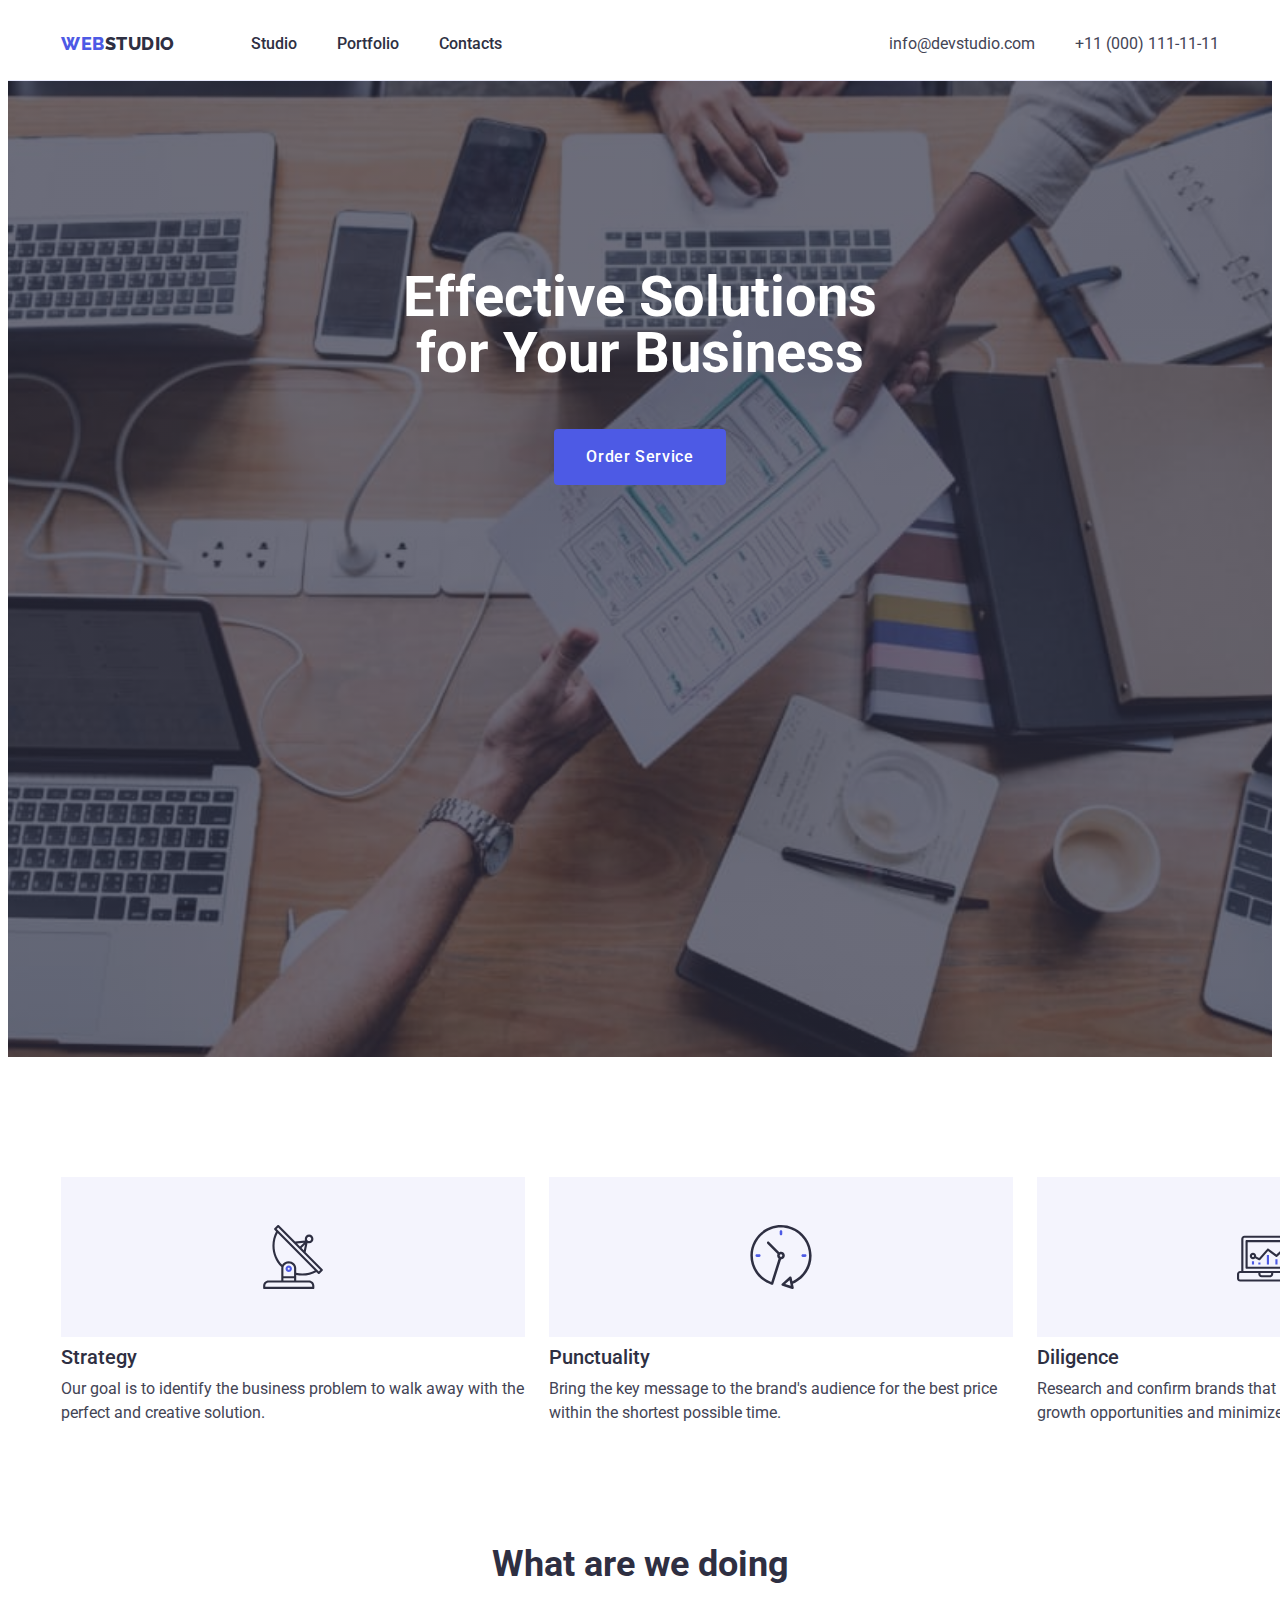
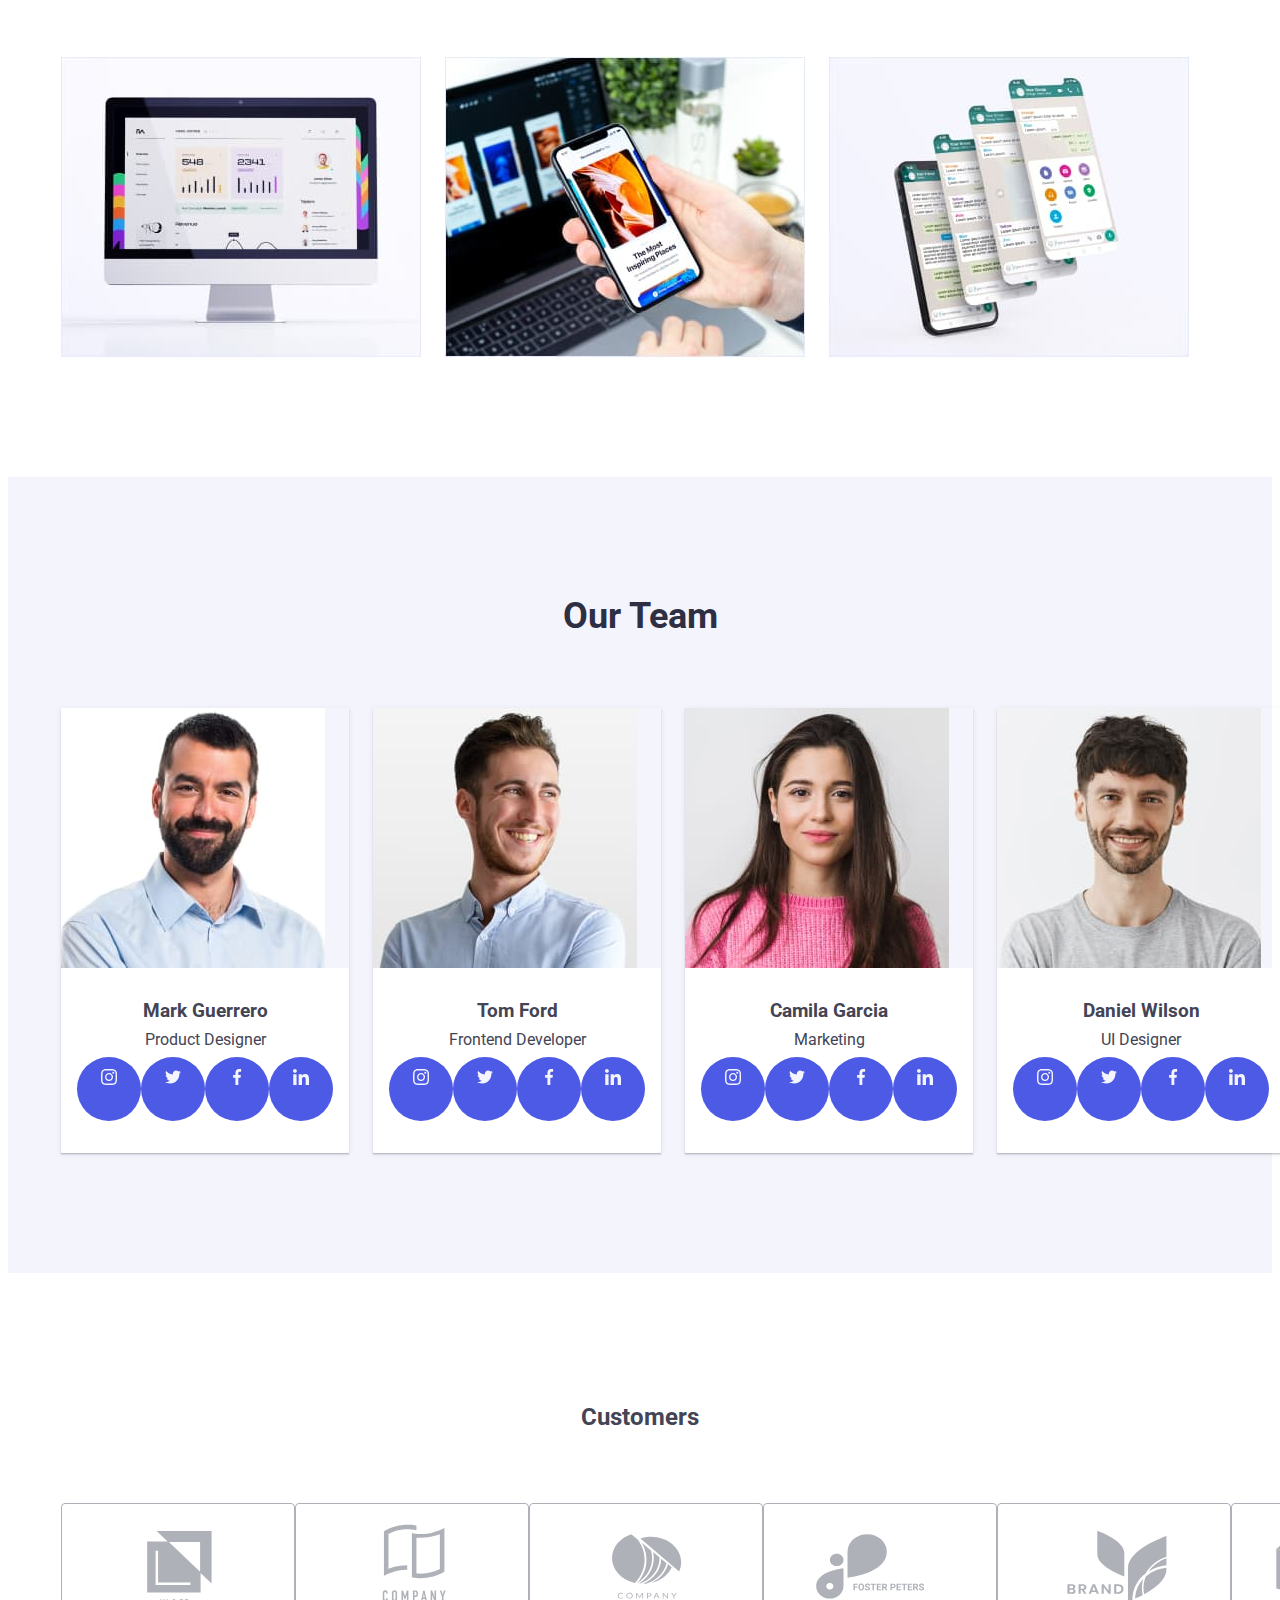
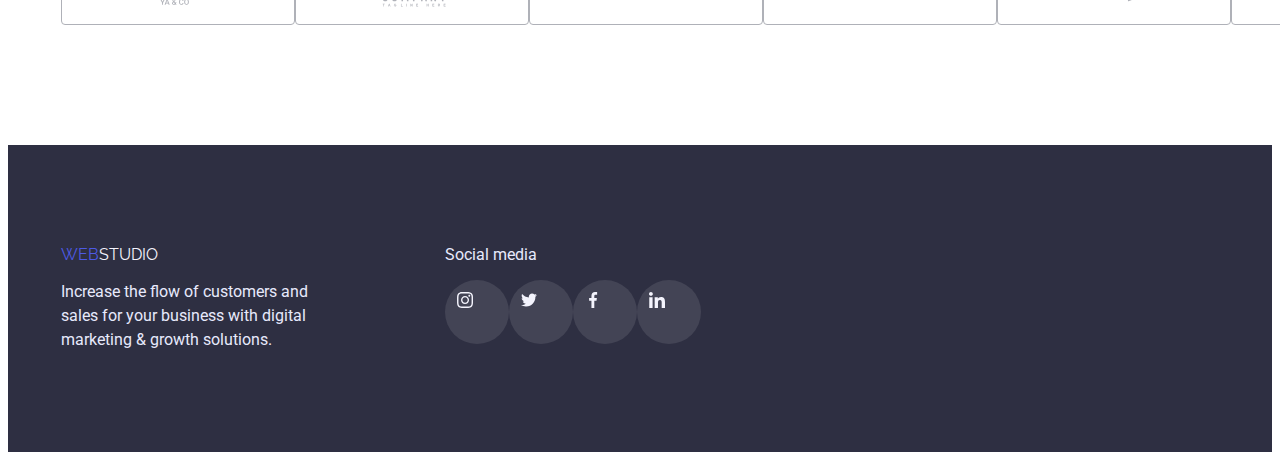
==== commit 07678d00: "change peculiarity list" ====
--- a/index.html
+++ b/index.html
@@ -41,31 +41,39 @@
                     <h2 class="section-title visually-hidden">Peculiarity</h2>
                     <ul class="peculiarity list">
                         <li class="item">
-                            <svg class="icon-advantage">
-                                <use href="./images/symbol-defs.svg#icon-antenna"></use>
-                            </svg>
+                            <div class="peculiarity-icon">
+                                <svg class="icon">
+                                    <use href="./images/symbol-defs.svg#icon-antenna"></use>
+                                </svg>
+                            </div>    
                             <h3 class="title">Strategy</h3>
                             <p>Our goal is to identify the business
                             problem to walk away with the perfect and creative solution. </p>
                         </li>
                         <li class="item">
-                            <svg class="icon-advantage">
-                                <use href="./images/symbol-defs.svg#icon-clock"></use>
-                            </svg>
+                            <div class="peculiarity-icon">
+                                <svg class="icon">
+                                    <use href="./images/symbol-defs.svg#icon-clock"></use>
+                                </svg>
+                            </div>
                             <h3 class="title">Punctuality</h3>
                             <p>Bring the key message to the brand's audience for the best price within the shortest possible time. </p>
                         </li>
                         <li class="item">
-                            <svg class="icon-advantage">
-                                <use href="./images/symbol-defs.svg#icon-diagram"></use>
-                            </svg>
+                            <div class="peculiarity-icon">
+                                <svg class="icon">
+                                    <use href="./images/symbol-defs.svg#icon-diagram"></use>
+                                </svg>
+                            </div>
                             <h3 class="title">Diligence</h3>
                             <p>Research and confirm brands that present the strongest digital growth opportunities and minimize risk. </p>
                         </li>
                         <li class="item">
-                            <svg class="icon-advantage">
-                                <use href="./images/symbol-defs.svg#icon-astronaut"></use>
-                            </svg>
+                            <div class="peculiarity-icon">
+                                <svg class="icon">
+                                    <use href="./images/symbol-defs.svg#icon-astronaut"></use>
+                                </svg>
+                            </div>
                             <h3 class="title">Technologies</h3>
                             <p>Design practice focused on digital experiences. We bring forth a deep passion for problem-solving. </p>
                         </li>
--- a/css/style.css
+++ b/css/style.css
@@ -237,24 +237,24 @@
     padding-bottom: 120px;
 }
 
-.peculiarity .item {
-    width: 100%;
-}
-
-.peculiarity .item {
-    display: block;
+.peculiarity-icon  {
+    display: flex;
+    justify-content: center;
+    align-items: center;
     width: 264px;
     height: 112px;
-    background: var(--section-team-bcg-color);
-    /* background-position: center; */
+    background-color: var(--section-team-bcg-color);
     margin-bottom: 8px;
-    margin-right: 24px;
     padding: 24px 100px;
 }
 
-.icon-advantage {
+.icon {
     width: 64px;
     height: 64px;
+}
+
+.peculiarity .item:not(:last-child) {
+     margin-right: 24px;
 }
 
 /* list img */
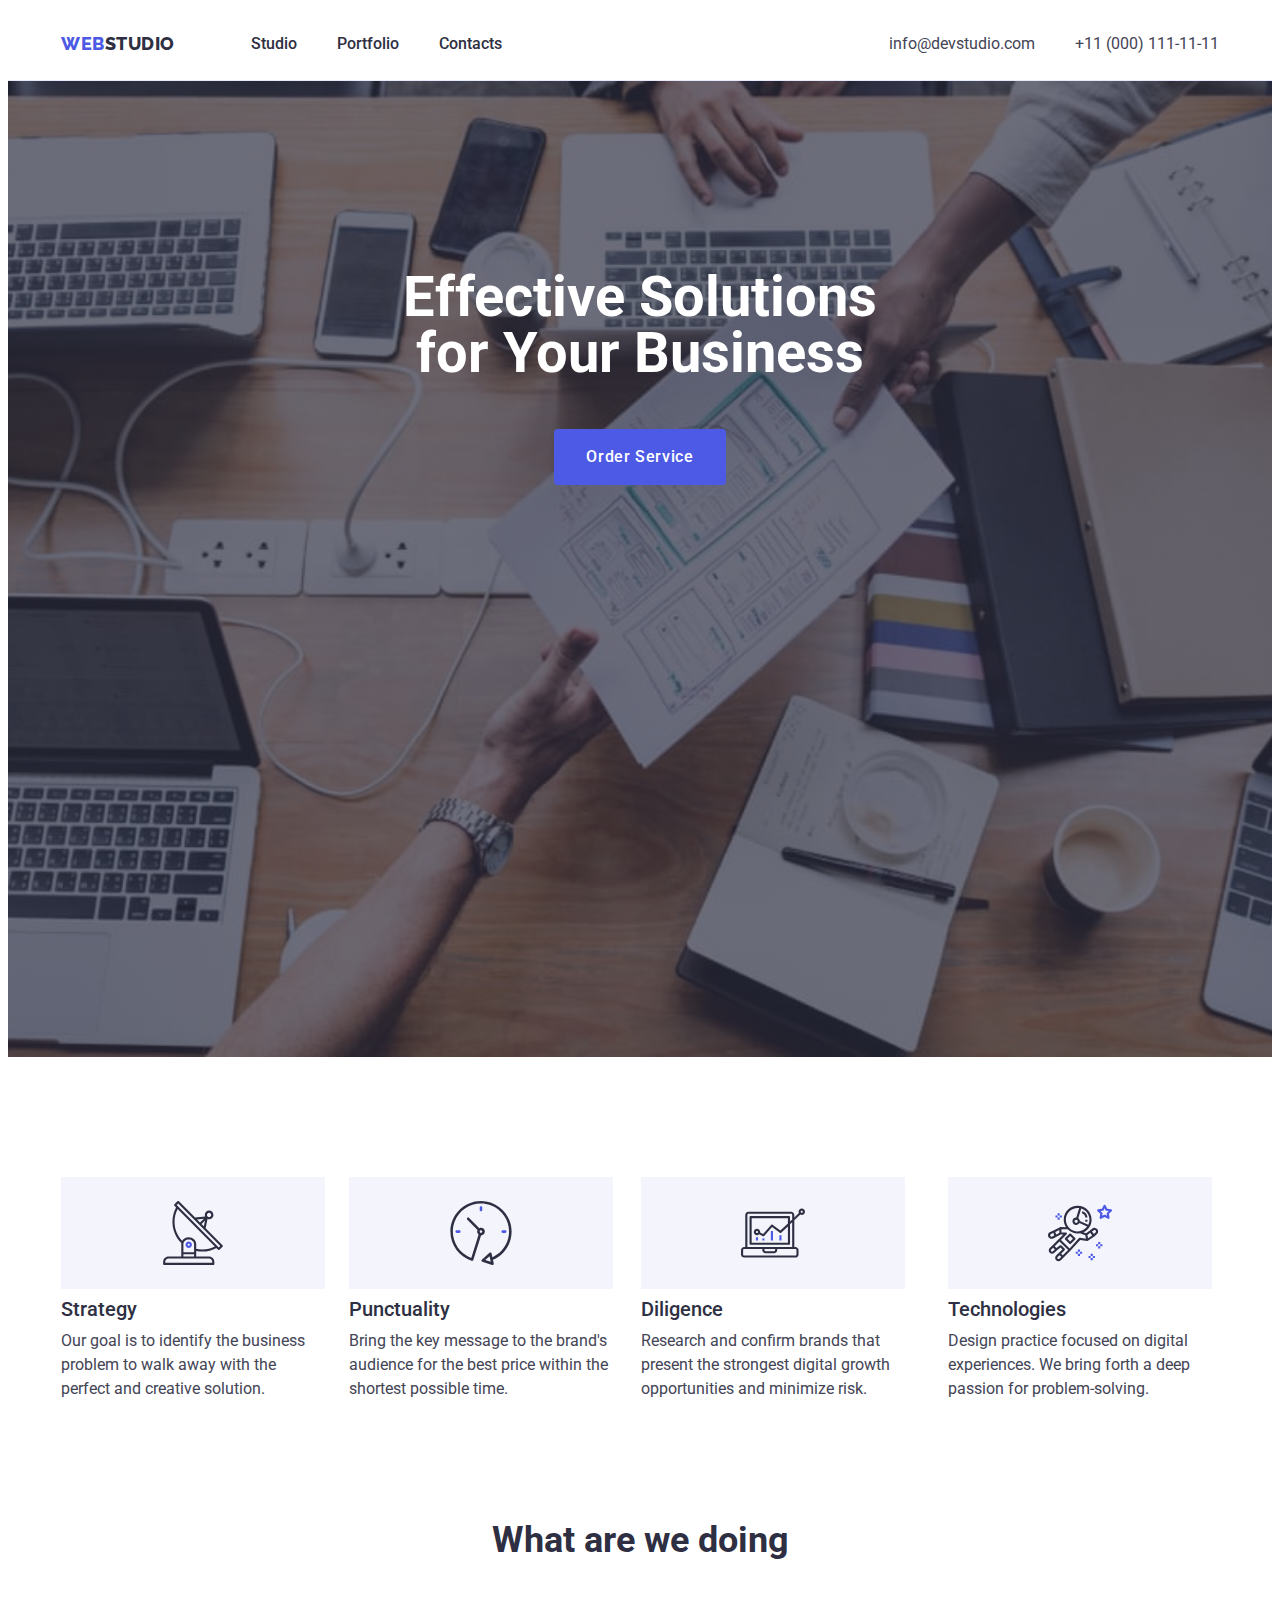
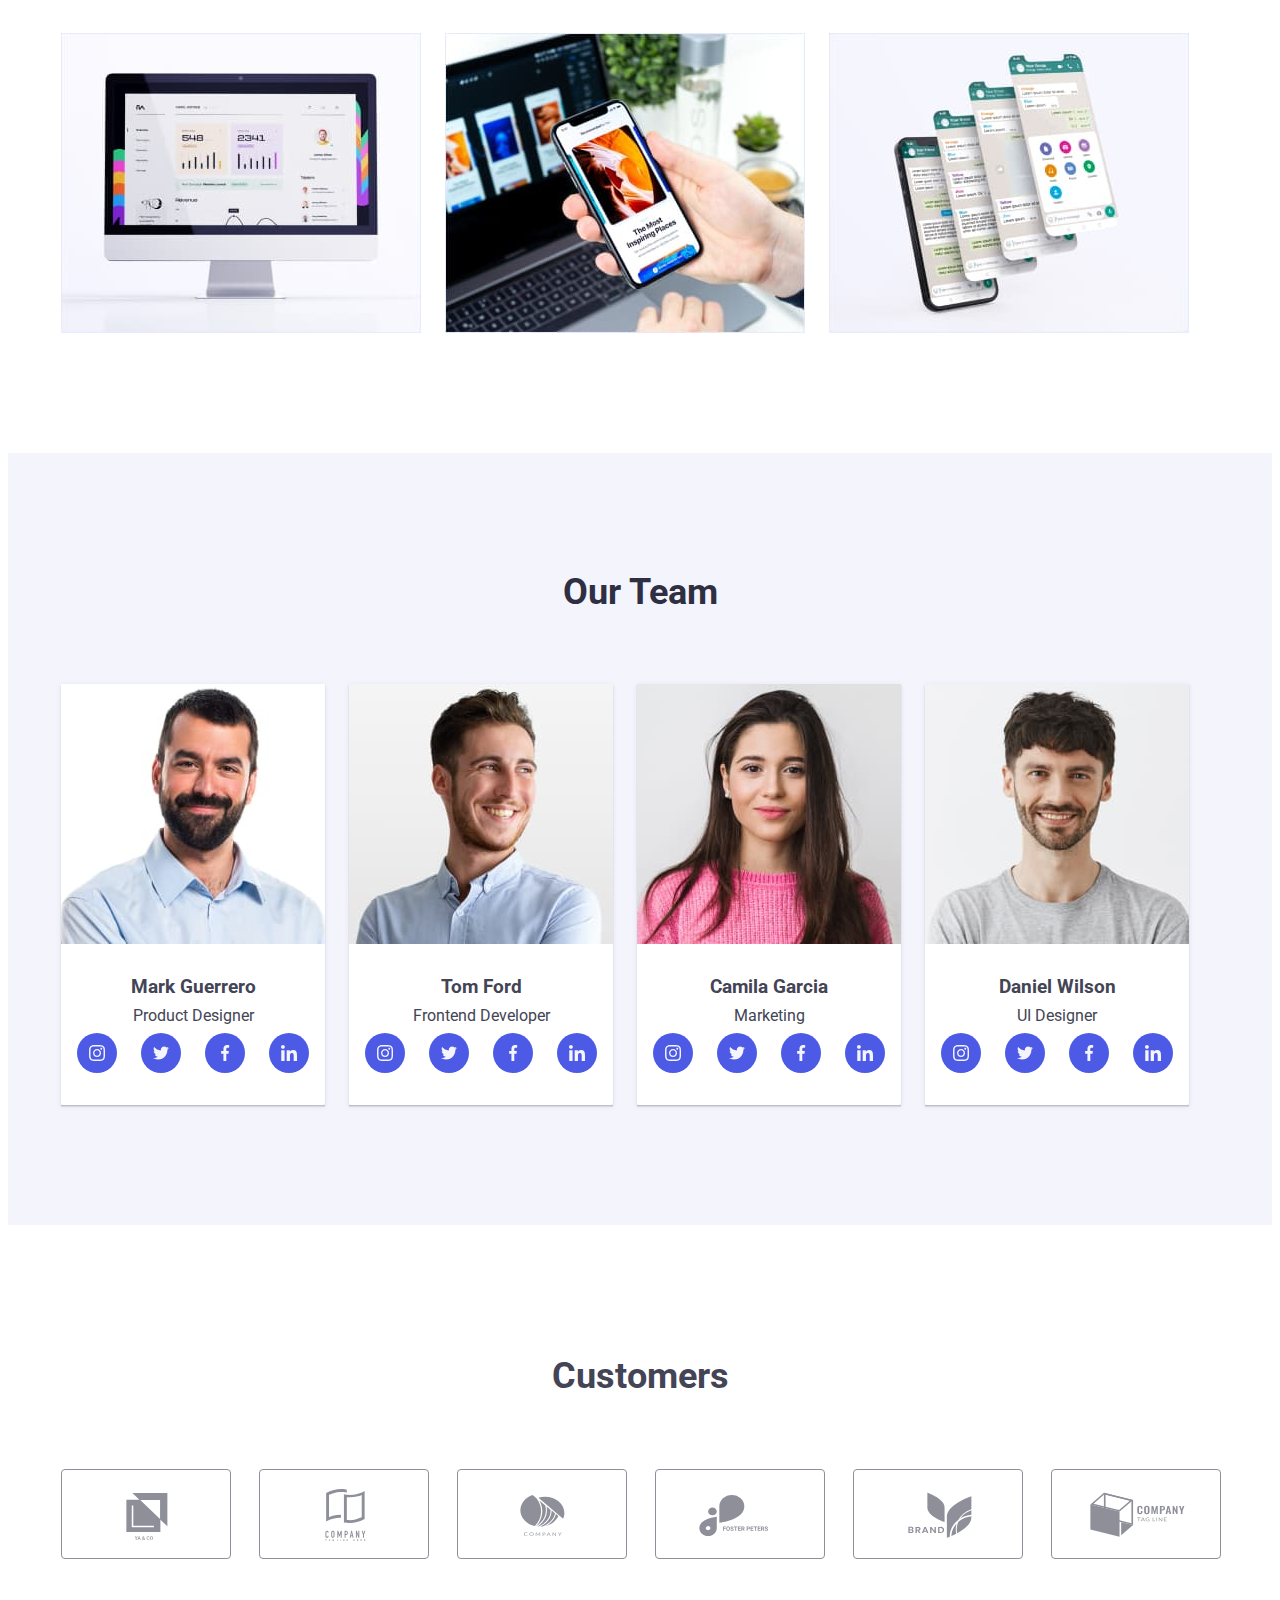
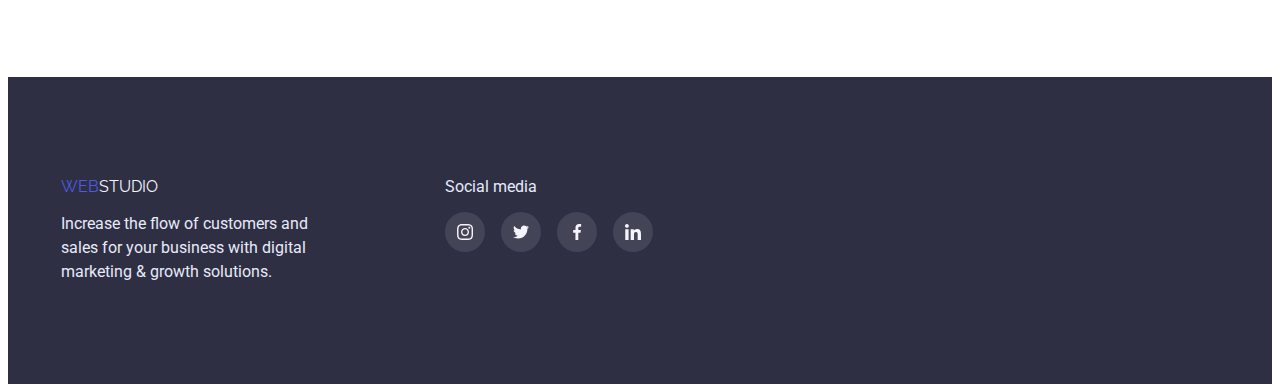
==== commit c9a19ffb: "centering links and icons" ====
--- a/index.html
+++ b/index.html
@@ -100,29 +100,29 @@
                                     <h3 class="title">Mark Guerrero</h3>
                                     <p>Product Designer</p>
                                     <ul class="list actions">
-                                        <li>
-                                            <a class="social" href="">
+                                        <li class="social">
+                                            <a class="social-link class="logo"" href="">
                                                 <svg class="social-icon"> 
                                                     <use href="./images/symbol-defs.svg#icon-instagram"></use>
                                                 </svg>
                                             </a>    
                                         </li>
-                                        <li>
-                                            <a  class="social" href="">
+                                        <li class="social">
+                                            <a  class="social-link class="logo"" href="">
                                                 <svg class="social-icon">
                                                     <use href="./images/symbol-defs.svg#icon-twitter"></use>
                                                 </svg>
                                             </a>    
                                         </li>
-                                        <li>
-                                            <a  class="social" href="">
+                                        <li class="social">
+                                            <a  class="social-link class="logo"" href="">
                                                 <svg class="social-icon">
                                                     <use href="./images/symbol-defs.svg#icon-facebook"></use>
                                                 </svg>
                                             </a>    
                                         </li>
-                                        <li>
-                                            <a  class="social" href="">
+                                        <li class="social">
+                                            <a  class="social-link class="logo"" href="">
                                                 <svg class="social-icon">
                                                     <use href="./images/symbol-defs.svg#icon-linkedin"></use>
                                                 </svg>
@@ -137,29 +137,29 @@
                                     <h3 class="title">Tom Ford</h3>
                                     <p>Frontend Developer</p>
                                     <ul class="list actions">
-                                        <li>
-                                            <a class="social" href="">
+                                        <li class="social">
+                                            <a class="social-link" href="">
                                                 <svg class="social-icon"> 
                                                     <use href="./images/symbol-defs.svg#icon-instagram"></use>
                                                 </svg>
                                             </a>    
                                         </li>
-                                        <li>
-                                            <a  class="social" href="">
+                                        <li class="social">
+                                            <a  class="social-link" href="">
                                                 <svg class="social-icon">
                                                     <use href="./images/symbol-defs.svg#icon-twitter"></use>
                                                 </svg>
                                             </a>    
                                         </li>
-                                        <li>
-                                            <a  class="social" href="">
+                                        <li class="social">
+                                            <a  class="social-link" href="">
                                                 <svg class="social-icon">
                                                     <use href="./images/symbol-defs.svg#icon-facebook"></use>
                                                 </svg>
                                             </a>    
                                         </li>
-                                        <li>
-                                            <a  class="social" href="">
+                                        <li class="social">
+                                            <a  class="social-link" href="">
                                                 <svg class="social-icon">
                                                     <use href="./images/symbol-defs.svg#icon-linkedin"></use>
                                                 </svg>
@@ -174,29 +174,29 @@
                                     <h3 class="title">Camila Garcia</h3>
                                     <p>Marketing</p>
                                     <ul class="list actions">
-                                        <li>
-                                            <a class="social" href="">
+                                        <li class="social">
+                                            <a class="social-link" href="">
                                                 <svg class="social-icon"> 
                                                     <use href="./images/symbol-defs.svg#icon-instagram"></use>
                                                 </svg>
                                             </a>    
                                         </li>
-                                        <li>
-                                            <a  class="social" href="">
+                                        <li class="social">
+                                            <a  class="social-link" href="">
                                                 <svg class="social-icon">
                                                     <use href="./images/symbol-defs.svg#icon-twitter"></use>
                                                 </svg>
                                             </a>    
                                         </li>
-                                        <li>
-                                            <a  class="social" href="">
+                                        <li class="social">
+                                            <a  class="social-link" href="">
                                                 <svg class="social-icon">
                                                     <use href="./images/symbol-defs.svg#icon-facebook"></use>
                                                 </svg>
                                             </a>    
                                         </li>
-                                        <li>
-                                            <a  class="social" href="">
+                                        <li class="social">
+                                            <a  class="social-link" href="">
                                                 <svg class="social-icon">
                                                     <use href="./images/symbol-defs.svg#icon-linkedin"></use>
                                                 </svg>
@@ -211,29 +211,29 @@
                                     <h3 class="title">Daniel Wilson</h3>
                                     <p>UI Designer</p>
                                     <ul class="list actions">
-                                        <li>
-                                            <a class="social" href="">
+                                        <li class="social">
+                                            <a class="social-link" href="">
                                                 <svg class="social-icon"> 
                                                     <use href="./images/symbol-defs.svg#icon-instagram"></use>
                                                 </svg>
                                             </a>    
                                         </li>
-                                        <li>
-                                            <a  class="social" href="">
+                                        <li class="social">
+                                            <a  class="social-link" href="">
                                                 <svg class="social-icon">
                                                     <use href="./images/symbol-defs.svg#icon-twitter"></use>
                                                 </svg>
                                             </a>    
                                         </li>
-                                        <li>
-                                            <a  class="social" href="">
+                                        <li class="social">
+                                            <a  class="social-link" href="">
                                                 <svg class="social-icon">
                                                     <use href="./images/symbol-defs.svg#icon-facebook"></use>
                                                 </svg>
                                             </a>    
                                         </li>
-                                        <li>
-                                            <a  class="social" href="">
+                                        <li class="social">
+                                            <a  class="social-link" href="">
                                                 <svg class="social-icon">
                                                     <use href="./images/symbol-defs.svg#icon-linkedin"></use>
                                                 </svg>
@@ -249,44 +249,44 @@
                 <div class="container">
                     <h2>Customers</h2>
                     <ul class="list actions">
-                        <li>
-                            <a class="logo" href="">
-                                <svg class="logo-icon">
+                        <li class="logo">
+                            <a class="logo-link" href="">
+                                <svg class="logo-icon" width="104px" height="56px">
                                     <use href="./images/symbol-defs.svg#icon-logo1"></use>
                                 </svg>
                             </a>
                         </li>
-                        <li>
-                            <a class="logo" href="">
-                                <svg class="logo-icon">
+                        <li class="logo">
+                            <a class="logo-link" href="">
+                                <svg class="logo-icon" width="104px" height="56px">
                                     <use href="./images/symbol-defs.svg#icon-logo2"></use>
                                 </svg>
                             </a>
                         </li>
-                        <li>
-                            <a class="logo" href="">
-                                <svg class="logo-icon">
+                        <li class="logo">
+                            <a class="logo-link" href="">
+                                <svg class="logo-icon" width="104px" height="56px">
                                     <use href="./images/symbol-defs.svg#icon-logo3"></use>
                                 </svg>
                             </a>
                         </li>
-                        <li>
-                            <a class="logo" href="">
-                                <svg class="logo-icon">
+                        <li class="logo">
+                            <a class="logo-link" href="">
+                                <svg class="logo-icon" width="104px" height="56px">
                                     <use href="./images/symbol-defs.svg#icon-logo4"></use>
                                 </svg>
                             </a>
                         </li>
-                        <li>
-                            <a class="logo" href="">
-                                <svg class="logo-icon">
+                        <li class="logo">
+                            <a class="logo-link" href="">
+                                <svg class="logo-icon" width="104px" height="56px">
                                     <use href="./images/symbol-defs.svg#icon-logo5"></use>
                                 </svg>
                             </a>
                         </li>
-                        <li>
-                            <a class="logo" href="">
-                                <svg class="logo-icon">
+                        <li class="logo">
+                            <a class="logo-link" href="">
+                                <svg class="logo-icon" width="104px" height="56px">
                                     <use href="./images/symbol-defs.svg#icon-logo6"></use>
                                 </svg>
                             </a>
@@ -304,29 +304,29 @@
             <div class="media">
                 <p>Social media</p>
                 <ul class="list actions-footer">
-                    <li>
-                        <a class="social-footer" href="">
+                    <li class="social-footer">
+                        <a class="social-link-footer" href="">
                             <svg class="social-icon"> 
                                 <use href="./images/symbol-defs.svg#icon-instagram"></use>
                             </svg>
                         </a>  
                     </li>
-                    <li>
-                        <a class="social-footer" href="">
+                    <li class="social-footer">
+                        <a class="social-link-footer" href="">
                             <svg class="social-icon"> 
                                 <use href="./images/symbol-defs.svg#icon-twitter"></use>
                             </svg>
                         </a>  
                     </li>
-                    <li>
-                        <a class="social-footer" href="">
+                    <li class="social-footer">
+                        <a class="social-link-footer" href="">
                             <svg class="social-icon"> 
                                 <use href="./images/symbol-defs.svg#icon-facebook"></use>
                             </svg>
                         </a>  
                     </li>
-                    <li>
-                        <a class="social-footer" href="">
+                    <li class="social-footer">
+                        <a class="social-link-footer" href="">
                             <svg class="social-icon"> 
                                 <use href="./images/symbol-defs.svg#icon-linkedin"></use>
                             </svg>
--- a/css/style.css
+++ b/css/style.css
@@ -245,7 +245,6 @@
     height: 112px;
     background-color: var(--section-team-bcg-color);
     margin-bottom: 8px;
-    padding: 24px 100px;
 }
 
 .icon {
@@ -313,15 +312,23 @@
 
 .social {
     display: block;
+    width: 40px;
+    height: 40px;
+}
+
+.social-link {
     background-color: var(--card-bg-color);
     color: var(--white-color);
     border-radius: 50%;
-    width: 40px;
-    height: 40px;
-    padding: 12px;
-}
-
-.social:hover {
+    width: 100%;
+    height: 100%;
+    display: flex;
+    justify-content: center;
+    align-items: center;
+}
+
+.social-link:hover,
+.social-link:focus {
     background-color: var(--card-bg-color-hover);
 }
 
@@ -344,29 +351,37 @@
     text-align: center;
     margin-top: 0;
     margin-bottom: 72px;
+    font-size: 36px;
 }
 
 .logo {
     display: block;
-    background-color: var(--white-color);
-    color: #AFB1B8;
-    border: 1px solid #AFB1B8;
-    border-radius: 4px;
     width: 168px;
     height: 88px;
-    padding: 16px 32px;
+}
+
+.logo-link {
+    background-color: var(--white-color);
+    color: #8E8F99;
+    border: 1px solid #8E8F99;
+    border-radius: 4px;
+    display: flex;
+    justify-content: center;
+    align-items: center;
+    width: 100%;
+    height: 100%;
 }
 
 .logo .logo-icon { 
     background-size: contain;
     background-position: center;
     fill: currentColor;
-    width: 100%;
-    height: 100%;
 } 
 
-.logo-icon:hover {
+.logo-link:hover,
+.logo-link:focus {
     color: var(--card-bg-color-hover);
+    border: 1px solid var(--card-bg-color-hover);
 }
 
 /* footer */
@@ -422,15 +437,23 @@
 
 .social-footer {
     display:block;
+    width: 40px;
+    height: 40px;
+}
+
+.social-link-footer {
     background-color: rgba(255, 255, 255, 0.1);
     color: var(--white-color);
     border-radius: 50%;
-    width: 40px;
-    height: 40px;
-    padding: 12px;
-}
-
-.social-footer:hover {
+    width: 100%;
+    height: 100%;
+    display: flex;
+    justify-content: center;
+    align-items: center;
+}
+
+.social-link-footer:hover,
+.social-link-footer:focus {
     background-color: var(--social-bg-hover);
 }
 
@@ -475,7 +498,7 @@
 .list .button:focus {
     color: var(--white-color);
     background-color: var(--button-hover-portfolio);
-
+    box-shadow: 0px 4px 4px rgba(0, 0, 0, 0.15);
     border: 1px solid transparent;
 }
 
@@ -550,6 +573,14 @@
 .portfolio {
     padding-top: 96px;
     padding-bottom: 120px;
+}
+.activity-nav .link {
+    display: block;
+}
+
+.activity-nav .link:hover,
+.activity-nav .link:focus {
+ box-shadow: 0px 1px 6px rgb(46 47 66 / 8%), 0px 1px 1px rgb(46 47 66 / 16%), 0px 2px 1px rgb(46 47 66 / 8%);
 }
 
 
